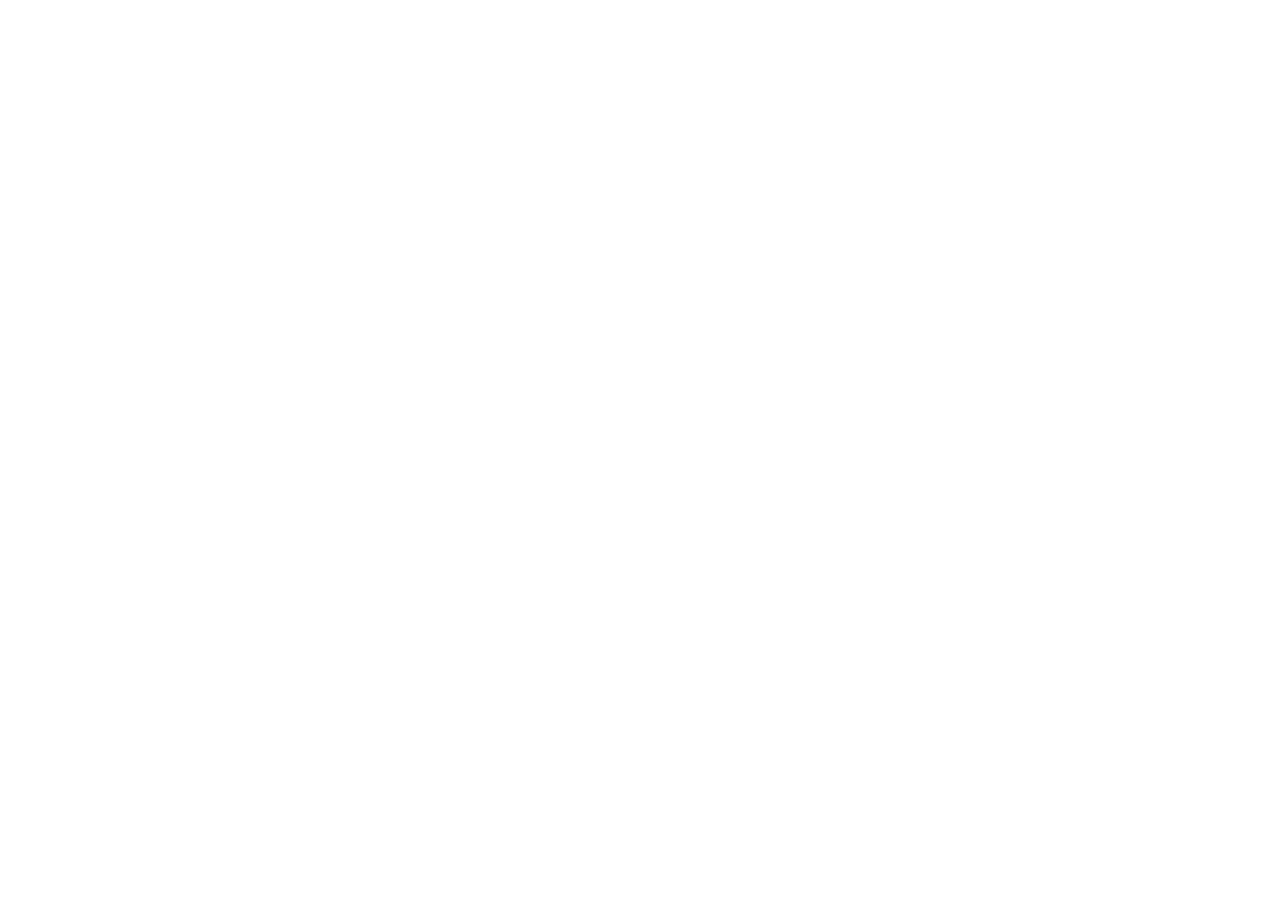
==== index.html @ 054850cc "init the project" ====
<!DOCTYPE html>
<html lang="en">
<head>
    <meta charset="UTF-8">
    <meta http-equiv="X-UA-Compatible" content="IE=edge">
    <meta name="viewport" content="width=device-width, initial-scale=1.0">
    <title>Document</title>
</head>
<body>
    
</body>
</html>
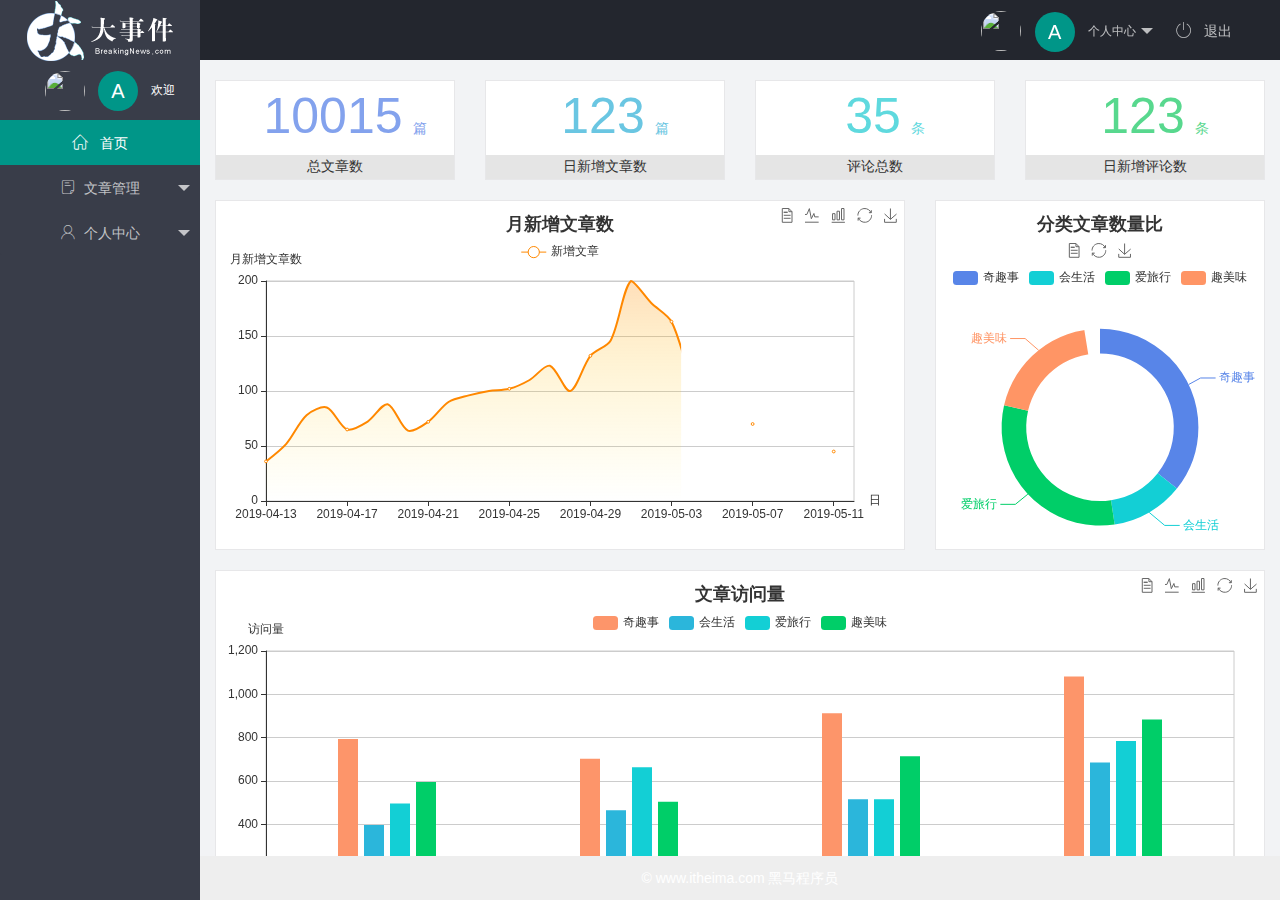
==== commit 379c5595: "完成了主页的开发功能" ====
--- a/index.html
+++ b/index.html
@@ -1,12 +1,109 @@
 <!DOCTYPE html>
-<html lang="en">
+<html>
+
 <head>
-    <meta charset="UTF-8">
-    <meta http-equiv="X-UA-Compatible" content="IE=edge">
-    <meta name="viewport" content="width=device-width, initial-scale=1.0">
-    <title>Document</title>
+    <meta charset="utf-8">
+    <meta name="viewport" content="width=device-width">
+    <title>后台主页</title>
+    <link rel="stylesheet" href="/assets/lib/layui/css/layui.css">
+    <link rel="stylesheet" href="/assets/fonts/iconfont.css">
+    <link rel="stylesheet" href="/assets/css/index.css">
 </head>
+
 <body>
-    
+    <div class="layui-layout layui-layout-admin">
+        <div class="layui-header">
+            <div class="layui-logo layui-hide-xs layui-bg-black">
+                <img src="./assets/images/logo.png" alt="">
+            </div>
+            <!-- 头部区域（可配合layui 已有的水平导航） -->
+            <!-- <ul class="layui-nav layui-layout-left">
+                移动端显示 
+                <li class="layui-nav-item layui-show-xs-inline-block layui-hide-sm" lay-header-event="menuLeft">
+                    <i class="layui-icon layui-icon-spread-left"></i>
+                </li>
+
+                <li class="layui-nav-item">
+                    <dl class="layui-nav-child">
+                        <dd><a href="">menu 11</a></dd>
+                        <dd><a href="">menu 22</a></dd>
+                        <dd><a href="">menu 33</a></dd>
+                    </dl>
+                </li>
+            </ul> -->
+            <ul class="layui-nav layui-layout-right">
+                <li class="layui-nav-item layui-hide layui-show-md-inline-block">
+                    <a href="javascript:;" class="userinfo">
+                        <img src="//tva1.sinaimg.cn/crop.0.0.118.118.180/5db11ff4gw1e77d3nqrv8j203b03cweg.jpg"
+                            class="layui-nav-img">
+                        <span class="text-avatar">A</span>
+                        个人中心
+                    </a>
+                    <dl class="layui-nav-child">
+                        <dd><a href="">基本资料</a></dd>
+                        <dd><a href="">更换头像</a></dd>
+                        <dd><a href="">重置密码</a></dd>
+                    </dl>
+                </li>
+                <li class="layui-nav-item" lay-unselect>
+                    <a href="javascript:;" id="btnLoginOut">
+                        <span class="iconfont icon-tuichu"></span>
+                        退出
+                    </a>
+                </li>
+            </ul>
+        </div>
+
+        <div class="layui-side layui-bg-black">
+            <div class="layui-side-scroll">
+                <div class="userinfo">
+                    <img src="//tva1.sinaimg.cn/crop.0.0.118.118.180/5db11ff4gw1e77d3nqrv8j203b03cweg.jpg"
+                        class="layui-nav-img">
+                    <span class="text-avatar">A</span>
+                    <span id="welcome">欢迎</span>
+                    </div=>
+                    <!-- 左侧导航区域（可配合layui已有的垂直导航） -->
+                    <ul class="layui-nav layui-nav-tree" lay-filter="test" lay-shrink="all">
+                        <li class="layui-nav-item layui-this">
+                            <a href="/home/dashboard.html" target="fm">
+                                <span class="iconfont icon-home">
+                                </span>首页
+                            </a>
+                        </li>
+                        <li class="layui-nav-item">
+                            <a class="" href="javascript:;"><span class="iconfont icon-16"></span>文章管理</a>
+                            <dl class="layui-nav-child">
+                                <dd><a href="javascript:;"><i class="layui-icon layui-icon-app"></i>文章类别</a></dd>
+                                <dd><a href="javascript:;"><i class="layui-icon layui-icon-app"></i>文章列表</a></dd>
+                                <dd><a href="javascript:;"><i class="layui-icon layui-icon-app"></i>发布文章</a></dd>
+                            </dl>
+                        </li>
+                        <li class="layui-nav-item">
+                            <a href="javascript:;"><span class="iconfont icon-user"></span>个人中心</a>
+                            <dl class="layui-nav-child">
+                                <dd><a href="javascript:;"><i class="layui-icon layui-icon-app"></i>基本资料</a></dd>
+                                <dd><a href="javascript:;"><i class="layui-icon layui-icon-app"></i>更换头像</a></dd>
+                                <dd><a href="javascript:;"><i class="layui-icon layui-icon-app"></i>重置密码</a></dd>
+                            </dl>
+                        </li>
+                    </ul>
+                </div>
+            </div>
+
+            <div class="layui-body">
+                <!-- 内容主体区域 -->
+                <iframe src="/home/dashboard.html" frameborder="0" name="fm"></iframe>
+            </div>
+
+            <div class="layui-footer">
+                <!-- 底部固定区域 -->
+                &copy; www.itheima.com 黑马程序员
+            </div>
+        </div>
+        <script src="/assets/lib/layui/layui.all.js"></script>
+        <script src="/assets/lib/jquery.js"></script>
+        <script src="/assets/js/baseAPI.js"></script>
+        <script src="/assets/js/index.js"></script>
 </body>
+
 </html>--- a/assets/lib/layui/css/layui.css
+++ b/assets/lib/layui/css/layui.css
@@ -0,0 +1,2 @@
+/** layui-v2.5.5 MIT License By https://www.layui.com */
+ .layui-inline,img{display:inline-block;vertical-align:middle}h1,h2,h3,h4,h5,h6{font-weight:400}.layui-edge,.layui-header,.layui-inline,.layui-main{position:relative}.layui-body,.layui-edge,.layui-elip{overflow:hidden}.layui-btn,.layui-edge,.layui-inline,img{vertical-align:middle}.layui-btn,.layui-disabled,.layui-icon,.layui-unselect{-moz-user-select:none;-webkit-user-select:none;-ms-user-select:none}.layui-elip,.layui-form-checkbox span,.layui-form-pane .layui-form-label{text-overflow:ellipsis;white-space:nowrap}.layui-breadcrumb,.layui-tree-btnGroup{visibility:hidden}blockquote,body,button,dd,div,dl,dt,form,h1,h2,h3,h4,h5,h6,input,li,ol,p,pre,td,textarea,th,ul{margin:0;padding:0;-webkit-tap-highlight-color:rgba(0,0,0,0)}a:active,a:hover{outline:0}img{border:none}li{list-style:none}table{border-collapse:collapse;border-spacing:0}h4,h5,h6{font-size:100%}button,input,optgroup,option,select,textarea{font-family:inherit;font-size:inherit;font-style:inherit;font-weight:inherit;outline:0}pre{white-space:pre-wrap;white-space:-moz-pre-wrap;white-space:-pre-wrap;white-space:-o-pre-wrap;word-wrap:break-word}body{line-height:24px;font:14px Helvetica Neue,Helvetica,PingFang SC,Tahoma,Arial,sans-serif}hr{height:1px;margin:10px 0;border:0;clear:both}a{color:#333;text-decoration:none}a:hover{color:#777}a cite{font-style:normal;*cursor:pointer}.layui-border-box,.layui-border-box *{box-sizing:border-box}.layui-box,.layui-box *{box-sizing:content-box}.layui-clear{clear:both;*zoom:1}.layui-clear:after{content:'\20';clear:both;*zoom:1;display:block;height:0}.layui-inline{*display:inline;*zoom:1}.layui-edge{display:inline-block;width:0;height:0;border-width:6px;border-style:dashed;border-color:transparent}.layui-edge-top{top:-4px;border-bottom-color:#999;border-bottom-style:solid}.layui-edge-right{border-left-color:#999;border-left-style:solid}.layui-edge-bottom{top:2px;border-top-color:#999;border-top-style:solid}.layui-edge-left{border-right-color:#999;border-right-style:solid}.layui-disabled,.layui-disabled:hover{color:#d2d2d2!important;cursor:not-allowed!important}.layui-circle{border-radius:100%}.layui-show{display:block!important}.layui-hide{display:none!important}@font-face{font-family:layui-icon;src:url(../font/iconfont.eot?v=250);src:url(../font/iconfont.eot?v=250#iefix) format('embedded-opentype'),url(../font/iconfont.woff2?v=250) format('woff2'),url(../font/iconfont.woff?v=250) format('woff'),url(../font/iconfont.ttf?v=250) format('truetype'),url(../font/iconfont.svg?v=250#layui-icon) format('svg')}.layui-icon{font-family:layui-icon!important;font-size:16px;font-style:normal;-webkit-font-smoothing:antialiased;-moz-osx-font-smoothing:grayscale}.layui-icon-reply-fill:before{content:"\e611"}.layui-icon-set-fill:before{content:"\e614"}.layui-icon-menu-fill:before{content:"\e60f"}.layui-icon-search:before{content:"\e615"}.layui-icon-share:before{content:"\e641"}.layui-icon-set-sm:before{content:"\e620"}.layui-icon-engine:before{content:"\e628"}.layui-icon-close:before{content:"\1006"}.layui-icon-close-fill:before{content:"\1007"}.layui-icon-chart-screen:before{content:"\e629"}.layui-icon-star:before{content:"\e600"}.layui-icon-circle-dot:before{content:"\e617"}.layui-icon-chat:before{content:"\e606"}.layui-icon-release:before{content:"\e609"}.layui-icon-list:before{content:"\e60a"}.layui-icon-chart:before{content:"\e62c"}.layui-icon-ok-circle:before{content:"\1005"}.layui-icon-layim-theme:before{content:"\e61b"}.layui-icon-table:before{content:"\e62d"}.layui-icon-right:before{content:"\e602"}.layui-icon-left:before{content:"\e603"}.layui-icon-cart-simple:before{content:"\e698"}.layui-icon-face-cry:before{content:"\e69c"}.layui-icon-face-smile:before{content:"\e6af"}.layui-icon-survey:before{content:"\e6b2"}.layui-icon-tree:before{content:"\e62e"}.layui-icon-upload-circle:before{content:"\e62f"}.layui-icon-add-circle:before{content:"\e61f"}.layui-icon-download-circle:before{content:"\e601"}.layui-icon-templeate-1:before{content:"\e630"}.layui-icon-util:before{content:"\e631"}.layui-icon-face-surprised:before{content:"\e664"}.layui-icon-edit:before{content:"\e642"}.layui-icon-speaker:before{content:"\e645"}.layui-icon-down:before{content:"\e61a"}.layui-icon-file:before{content:"\e621"}.layui-icon-layouts:before{content:"\e632"}.layui-icon-rate-half:before{content:"\e6c9"}.layui-icon-add-circle-fine:before{content:"\e608"}.layui-icon-prev-circle:before{content:"\e633"}.layui-icon-read:before{content:"\e705"}.layui-icon-404:before{content:"\e61c"}.layui-icon-carousel:before{content:"\e634"}.layui-icon-help:before{content:"\e607"}.layui-icon-code-circle:before{content:"\e635"}.layui-icon-water:before{content:"\e636"}.layui-icon-username:before{content:"\e66f"}.layui-icon-find-fill:before{content:"\e670"}.layui-icon-about:before{content:"\e60b"}.layui-icon-location:before{content:"\e715"}.layui-icon-up:before{content:"\e619"}.layui-icon-pause:before{content:"\e651"}.layui-icon-date:before{content:"\e637"}.layui-icon-layim-uploadfile:before{content:"\e61d"}.layui-icon-delete:before{content:"\e640"}.layui-icon-play:before{content:"\e652"}.layui-icon-top:before{content:"\e604"}.layui-icon-friends:before{content:"\e612"}.layui-icon-refresh-3:before{content:"\e9aa"}.layui-icon-ok:before{content:"\e605"}.layui-icon-layer:before{content:"\e638"}.layui-icon-face-smile-fine:before{content:"\e60c"}.layui-icon-dollar:before{content:"\e659"}.layui-icon-group:before{content:"\e613"}.layui-icon-layim-download:before{content:"\e61e"}.layui-icon-picture-fine:before{content:"\e60d"}.layui-icon-link:before{content:"\e64c"}.layui-icon-diamond:before{content:"\e735"}.layui-icon-log:before{content:"\e60e"}.layui-icon-rate-solid:before{content:"\e67a"}.layui-icon-fonts-del:before{content:"\e64f"}.layui-icon-unlink:before{content:"\e64d"}.layui-icon-fonts-clear:before{content:"\e639"}.layui-icon-triangle-r:before{content:"\e623"}.layui-icon-circle:before{content:"\e63f"}.layui-icon-radio:before{content:"\e643"}.layui-icon-align-center:before{content:"\e647"}.layui-icon-align-right:before{content:"\e648"}.layui-icon-align-left:before{content:"\e649"}.layui-icon-loading-1:before{content:"\e63e"}.layui-icon-return:before{content:"\e65c"}.layui-icon-fonts-strong:before{content:"\e62b"}.layui-icon-upload:before{content:"\e67c"}.layui-icon-dialogue:before{content:"\e63a"}.layui-icon-video:before{content:"\e6ed"}.layui-icon-headset:before{content:"\e6fc"}.layui-icon-cellphone-fine:before{content:"\e63b"}.layui-icon-add-1:before{content:"\e654"}.layui-icon-face-smile-b:before{content:"\e650"}.layui-icon-fonts-html:before{content:"\e64b"}.layui-icon-form:before{content:"\e63c"}.layui-icon-cart:before{content:"\e657"}.layui-icon-camera-fill:before{content:"\e65d"}.layui-icon-tabs:before{content:"\e62a"}.layui-icon-fonts-code:before{content:"\e64e"}.layui-icon-fire:before{content:"\e756"}.layui-icon-set:before{content:"\e716"}.layui-icon-fonts-u:before{content:"\e646"}.layui-icon-triangle-d:before{content:"\e625"}.layui-icon-tips:before{content:"\e702"}.layui-icon-picture:before{content:"\e64a"}.layui-icon-more-vertical:before{content:"\e671"}.layui-icon-flag:before{content:"\e66c"}.layui-icon-loading:before{content:"\e63d"}.layui-icon-fonts-i:before{content:"\e644"}.layui-icon-refresh-1:before{content:"\e666"}.layui-icon-rmb:before{content:"\e65e"}.layui-icon-home:before{content:"\e68e"}.layui-icon-user:before{content:"\e770"}.layui-icon-notice:before{content:"\e667"}.layui-icon-login-weibo:before{content:"\e675"}.layui-icon-voice:before{content:"\e688"}.layui-icon-upload-drag:before{content:"\e681"}.layui-icon-login-qq:before{content:"\e676"}.layui-icon-snowflake:before{content:"\e6b1"}.layui-icon-file-b:before{content:"\e655"}.layui-icon-template:before{content:"\e663"}.layui-icon-auz:before{content:"\e672"}.layui-icon-console:before{content:"\e665"}.layui-icon-app:before{content:"\e653"}.layui-icon-prev:before{content:"\e65a"}.layui-icon-website:before{content:"\e7ae"}.layui-icon-next:before{content:"\e65b"}.layui-icon-component:before{content:"\e857"}.layui-icon-more:before{content:"\e65f"}.layui-icon-login-wechat:before{content:"\e677"}.layui-icon-shrink-right:before{content:"\e668"}.layui-icon-spread-left:before{content:"\e66b"}.layui-icon-camera:before{content:"\e660"}.layui-icon-note:before{content:"\e66e"}.layui-icon-refresh:before{content:"\e669"}.layui-icon-female:before{content:"\e661"}.layui-icon-male:before{content:"\e662"}.layui-icon-password:before{content:"\e673"}.layui-icon-senior:before{content:"\e674"}.layui-icon-theme:before{content:"\e66a"}.layui-icon-tread:before{content:"\e6c5"}.layui-icon-praise:before{content:"\e6c6"}.layui-icon-star-fill:before{content:"\e658"}.layui-icon-rate:before{content:"\e67b"}.layui-icon-template-1:before{content:"\e656"}.layui-icon-vercode:before{content:"\e679"}.layui-icon-cellphone:before{content:"\e678"}.layui-icon-screen-full:before{content:"\e622"}.layui-icon-screen-restore:before{content:"\e758"}.layui-icon-cols:before{content:"\e610"}.layui-icon-export:before{content:"\e67d"}.layui-icon-print:before{content:"\e66d"}.layui-icon-slider:before{content:"\e714"}.layui-icon-addition:before{content:"\e624"}.layui-icon-subtraction:before{content:"\e67e"}.layui-icon-service:before{content:"\e626"}.layui-icon-transfer:before{content:"\e691"}.layui-main{width:1140px;margin:0 auto}.layui-header{z-index:1000;height:60px}.layui-header a:hover{transition:all .5s;-webkit-transition:all .5s}.layui-side{position:fixed;left:0;top:0;bottom:0;z-index:999;width:200px;overflow-x:hidden}.layui-side-scroll{position:relative;width:220px;height:100%;overflow-x:hidden}.layui-body{position:absolute;left:200px;right:0;top:0;bottom:0;z-index:998;width:auto;overflow-y:auto;box-sizing:border-box}.layui-layout-body{overflow:hidden}.layui-layout-admin .layui-header{background-color:#23262E}.layui-layout-admin .layui-side{top:60px;width:200px;overflow-x:hidden}.layui-layout-admin .layui-body{position:fixed;top:60px;bottom:44px}.layui-layout-admin .layui-main{width:auto;margin:0 15px}.layui-layout-admin .layui-footer{position:fixed;left:200px;right:0;bottom:0;height:44px;line-height:44px;padding:0 15px;background-color:#eee}.layui-layout-admin .layui-logo{position:absolute;left:0;top:0;width:200px;height:100%;line-height:60px;text-align:center;color:#009688;font-size:16px}.layui-layout-admin .layui-header .layui-nav{background:0 0}.layui-layout-left{position:absolute!important;left:200px;top:0}.layui-layout-right{position:absolute!important;right:0;top:0}.layui-container{position:relative;margin:0 auto;padding:0 15px;box-sizing:border-box}.layui-fluid{position:relative;margin:0 auto;padding:0 15px}.layui-row:after,.layui-row:before{content:'';display:block;clear:both}.layui-col-lg1,.layui-col-lg10,.layui-col-lg11,.layui-col-lg12,.layui-col-lg2,.layui-col-lg3,.layui-col-lg4,.layui-col-lg5,.layui-col-lg6,.layui-col-lg7,.layui-col-lg8,.layui-col-lg9,.layui-col-md1,.layui-col-md10,.layui-col-md11,.layui-col-md12,.layui-col-md2,.layui-col-md3,.layui-col-md4,.layui-col-md5,.layui-col-md6,.layui-col-md7,.layui-col-md8,.layui-col-md9,.layui-col-sm1,.layui-col-sm10,.layui-col-sm11,.layui-col-sm12,.layui-col-sm2,.layui-col-sm3,.layui-col-sm4,.layui-col-sm5,.layui-col-sm6,.layui-col-sm7,.layui-col-sm8,.layui-col-sm9,.layui-col-xs1,.layui-col-xs10,.layui-col-xs11,.layui-col-xs12,.layui-col-xs2,.layui-col-xs3,.layui-col-xs4,.layui-col-xs5,.layui-col-xs6,.layui-col-xs7,.layui-col-xs8,.layui-col-xs9{position:relative;display:block;box-sizing:border-box}.layui-col-xs1,.layui-col-xs10,.layui-col-xs11,.layui-col-xs12,.layui-col-xs2,.layui-col-xs3,.layui-col-xs4,.layui-col-xs5,.layui-col-xs6,.layui-col-xs7,.layui-col-xs8,.layui-col-xs9{float:left}.layui-col-xs1{width:8.33333333%}.layui-col-xs2{width:16.66666667%}.layui-col-xs3{width:25%}.layui-col-xs4{width:33.33333333%}.layui-col-xs5{width:41.66666667%}.layui-col-xs6{width:50%}.layui-col-xs7{width:58.33333333%}.layui-col-xs8{width:66.66666667%}.layui-col-xs9{width:75%}.layui-col-xs10{width:83.33333333%}.layui-col-xs11{width:91.66666667%}.layui-col-xs12{width:100%}.layui-col-xs-offset1{margin-left:8.33333333%}.layui-col-xs-offset2{margin-left:16.66666667%}.layui-col-xs-offset3{margin-left:25%}.layui-col-xs-offset4{margin-left:33.33333333%}.layui-col-xs-offset5{margin-left:41.66666667%}.layui-col-xs-offset6{margin-left:50%}.layui-col-xs-offset7{margin-left:58.33333333%}.layui-col-xs-offset8{margin-left:66.66666667%}.layui-col-xs-offset9{margin-left:75%}.layui-col-xs-offset10{margin-left:83.33333333%}.layui-col-xs-offset11{margin-left:91.66666667%}.layui-col-xs-offset12{margin-left:100%}@media screen and (max-width:768px){.layui-hide-xs{display:none!important}.layui-show-xs-block{display:block!important}.layui-show-xs-inline{display:inline!important}.layui-show-xs-inline-block{display:inline-block!important}}@media screen and (min-width:768px){.layui-container{width:750px}.layui-hide-sm{display:none!important}.layui-show-sm-block{display:block!important}.layui-show-sm-inline{display:inline!important}.layui-show-sm-inline-block{display:inline-block!important}.layui-col-sm1,.layui-col-sm10,.layui-col-sm11,.layui-col-sm12,.layui-col-sm2,.layui-col-sm3,.layui-col-sm4,.layui-col-sm5,.layui-col-sm6,.layui-col-sm7,.layui-col-sm8,.layui-col-sm9{float:left}.layui-col-sm1{width:8.33333333%}.layui-col-sm2{width:16.66666667%}.layui-col-sm3{width:25%}.layui-col-sm4{width:33.33333333%}.layui-col-sm5{width:41.66666667%}.layui-col-sm6{width:50%}.layui-col-sm7{width:58.33333333%}.layui-col-sm8{width:66.66666667%}.layui-col-sm9{width:75%}.layui-col-sm10{width:83.33333333%}.layui-col-sm11{width:91.66666667%}.layui-col-sm12{width:100%}.layui-col-sm-offset1{margin-left:8.33333333%}.layui-col-sm-offset2{margin-left:16.66666667%}.layui-col-sm-offset3{margin-left:25%}.layui-col-sm-offset4{margin-left:33.33333333%}.layui-col-sm-offset5{margin-left:41.66666667%}.layui-col-sm-offset6{margin-left:50%}.layui-col-sm-offset7{margin-left:58.33333333%}.layui-col-sm-offset8{margin-left:66.66666667%}.layui-col-sm-offset9{margin-left:75%}.layui-col-sm-offset10{margin-left:83.33333333%}.layui-col-sm-offset11{margin-left:91.66666667%}.layui-col-sm-offset12{margin-left:100%}}@media screen and (min-width:992px){.layui-container{width:970px}.layui-hide-md{display:none!important}.layui-show-md-block{display:block!important}.layui-show-md-inline{display:inline!important}.layui-show-md-inline-block{display:inline-block!important}.layui-col-md1,.layui-col-md10,.layui-col-md11,.layui-col-md12,.layui-col-md2,.layui-col-md3,.layui-col-md4,.layui-col-md5,.layui-col-md6,.layui-col-md7,.layui-col-md8,.layui-col-md9{float:left}.layui-col-md1{width:8.33333333%}.layui-col-md2{width:16.66666667%}.layui-col-md3{width:25%}.layui-col-md4{width:33.33333333%}.layui-col-md5{width:41.66666667%}.layui-col-md6{width:50%}.layui-col-md7{width:58.33333333%}.layui-col-md8{width:66.66666667%}.layui-col-md9{width:75%}.layui-col-md10{width:83.33333333%}.layui-col-md11{width:91.66666667%}.layui-col-md12{width:100%}.layui-col-md-offset1{margin-left:8.33333333%}.layui-col-md-offset2{margin-left:16.66666667%}.layui-col-md-offset3{margin-left:25%}.layui-col-md-offset4{margin-left:33.33333333%}.layui-col-md-offset5{margin-left:41.66666667%}.layui-col-md-offset6{margin-left:50%}.layui-col-md-offset7{margin-left:58.33333333%}.layui-col-md-offset8{margin-left:66.66666667%}.layui-col-md-offset9{margin-left:75%}.layui-col-md-offset10{margin-left:83.33333333%}.layui-col-md-offset11{margin-left:91.66666667%}.layui-col-md-offset12{margin-left:100%}}@media screen and (min-width:1200px){.layui-container{width:1170px}.layui-hide-lg{display:none!important}.layui-show-lg-block{display:block!important}.layui-show-lg-inline{display:inline!important}.layui-show-lg-inline-block{display:inline-block!important}.layui-col-lg1,.layui-col-lg10,.layui-col-lg11,.layui-col-lg12,.layui-col-lg2,.layui-col-lg3,.layui-col-lg4,.layui-col-lg5,.layui-col-lg6,.layui-col-lg7,.layui-col-lg8,.layui-col-lg9{float:left}.layui-col-lg1{width:8.33333333%}.layui-col-lg2{width:16.66666667%}.layui-col-lg3{width:25%}.layui-col-lg4{width:33.33333333%}.layui-col-lg5{width:41.66666667%}.layui-col-lg6{width:50%}.layui-col-lg7{width:58.33333333%}.layui-col-lg8{width:66.66666667%}.layui-col-lg9{width:75%}.layui-col-lg10{width:83.33333333%}.layui-col-lg11{width:91.66666667%}.layui-col-lg12{width:100%}.layui-col-lg-offset1{margin-left:8.33333333%}.layui-col-lg-offset2{margin-left:16.66666667%}.layui-col-lg-offset3{margin-left:25%}.layui-col-lg-offset4{margin-left:33.33333333%}.layui-col-lg-offset5{margin-left:41.66666667%}.layui-col-lg-offset6{margin-left:50%}.layui-col-lg-offset7{margin-left:58.33333333%}.layui-col-lg-offset8{margin-left:66.66666667%}.layui-col-lg-offset9{margin-left:75%}.layui-col-lg-offset10{margin-left:83.33333333%}.layui-col-lg-offset11{margin-left:91.66666667%}.layui-col-lg-offset12{margin-left:100%}}.layui-col-space1{margin:-.5px}.layui-col-space1>*{padding:.5px}.layui-col-space3{margin:-1.5px}.layui-col-space3>*{padding:1.5px}.layui-col-space5{margin:-2.5px}.layui-col-space5>*{padding:2.5px}.layui-col-space8{margin:-3.5px}.layui-col-space8>*{padding:3.5px}.layui-col-space10{margin:-5px}.layui-col-space10>*{padding:5px}.layui-col-space12{margin:-6px}.layui-col-space12>*{padding:6px}.layui-col-space15{margin:-7.5px}.layui-col-space15>*{padding:7.5px}.layui-col-space18{margin:-9px}.layui-col-space18>*{padding:9px}.layui-col-space20{margin:-10px}.layui-col-space20>*{padding:10px}.layui-col-space22{margin:-11px}.layui-col-space22>*{padding:11px}.layui-col-space25{margin:-12.5px}.layui-col-space25>*{padding:12.5px}.layui-col-space30{margin:-15px}.layui-col-space30>*{padding:15px}.layui-btn,.layui-input,.layui-select,.layui-textarea,.layui-upload-button{outline:0;-webkit-appearance:none;transition:all .3s;-webkit-transition:all .3s;box-sizing:border-box}.layui-elem-quote{margin-bottom:10px;padding:15px;line-height:22px;border-left:5px solid #009688;border-radius:0 2px 2px 0;background-color:#f2f2f2}.layui-quote-nm{border-style:solid;border-width:1px 1px 1px 5px;background:0 0}.layui-elem-field{margin-bottom:10px;padding:0;border-width:1px;border-style:solid}.layui-elem-field legend{margin-left:20px;padding:0 10px;font-size:20px;font-weight:300}.layui-field-title{margin:10px 0 20px;border-width:1px 0 0}.layui-field-box{padding:10px 15px}.layui-field-title .layui-field-box{padding:10px 0}.layui-progress{position:relative;height:6px;border-radius:20px;background-color:#e2e2e2}.layui-progress-bar{position:absolute;left:0;top:0;width:0;max-width:100%;height:6px;border-radius:20px;text-align:right;background-color:#5FB878;transition:all .3s;-webkit-transition:all .3s}.layui-progress-big,.layui-progress-big .layui-progress-bar{height:18px;line-height:18px}.layui-progress-text{position:relative;top:-20px;line-height:18px;font-size:12px;color:#666}.layui-progress-big .layui-progress-text{position:static;padding:0 10px;color:#fff}.layui-collapse{border-width:1px;border-style:solid;border-radius:2px}.layui-colla-content,.layui-colla-item{border-top-width:1px;border-top-style:solid}.layui-colla-item:first-child{border-top:none}.layui-colla-title{position:relative;height:42px;line-height:42px;padding:0 15px 0 35px;color:#333;background-color:#f2f2f2;cursor:pointer;font-size:14px;overflow:hidden}.layui-colla-content{display:none;padding:10px 15px;line-height:22px;color:#666}.layui-colla-icon{position:absolute;left:15px;top:0;font-size:14px}.layui-card{margin-bottom:15px;border-radius:2px;background-color:#fff;box-shadow:0 1px 2px 0 rgba(0,0,0,.05)}.layui-card:last-child{margin-bottom:0}.layui-card-header{position:relative;height:42px;line-height:42px;padding:0 15px;border-bottom:1px solid #f6f6f6;color:#333;border-radius:2px 2px 0 0;font-size:14px}.layui-bg-black,.layui-bg-blue,.layui-bg-cyan,.layui-bg-green,.layui-bg-orange,.layui-bg-red{color:#fff!important}.layui-card-body{position:relative;padding:10px 15px;line-height:24px}.layui-card-body[pad15]{padding:15px}.layui-card-body[pad20]{padding:20px}.layui-card-body .layui-table{margin:5px 0}.layui-card .layui-tab{margin:0}.layui-panel-window{position:relative;padding:15px;border-radius:0;border-top:5px solid #E6E6E6;background-color:#fff}.layui-auxiliar-moving{position:fixed;left:0;right:0;top:0;bottom:0;width:100%;height:100%;background:0 0;z-index:9999999999}.layui-form-label,.layui-form-mid,.layui-form-select,.layui-input-block,.layui-input-inline,.layui-textarea{position:relative}.layui-bg-red{background-color:#FF5722!important}.layui-bg-orange{background-color:#FFB800!important}.layui-bg-green{background-color:#009688!important}.layui-bg-cyan{background-color:#2F4056!important}.layui-bg-blue{background-color:#1E9FFF!important}.layui-bg-black{background-color:#393D49!important}.layui-bg-gray{background-color:#eee!important;color:#666!important}.layui-badge-rim,.layui-colla-content,.layui-colla-item,.layui-collapse,.layui-elem-field,.layui-form-pane .layui-form-item[pane],.layui-form-pane .layui-form-label,.layui-input,.layui-layedit,.layui-layedit-tool,.layui-quote-nm,.layui-select,.layui-tab-bar,.layui-tab-card,.layui-tab-title,.layui-tab-title .layui-this:after,.layui-textarea{border-color:#e6e6e6}.layui-timeline-item:before,hr{background-color:#e6e6e6}.layui-text{line-height:22px;font-size:14px;color:#666}.layui-text h1,.layui-text h2,.layui-text h3{font-weight:500;color:#333}.layui-text h1{font-size:30px}.layui-text h2{font-size:24px}.layui-text h3{font-size:18px}.layui-text a:not(.layui-btn){color:#01AAED}.layui-text a:not(.layui-btn):hover{text-decoration:underline}.layui-text ul{padding:5px 0 5px 15px}.layui-text ul li{margin-top:5px;list-style-type:disc}.layui-text em,.layui-word-aux{color:#999!important;padding:0 5px!important}.layui-btn{display:inline-block;height:38px;line-height:38px;padding:0 18px;background-color:#009688;color:#fff;white-space:nowrap;text-align:center;font-size:14px;border:none;border-radius:2px;cursor:pointer}.layui-btn:hover{opacity:.8;filter:alpha(opacity=80);color:#fff}.layui-btn:active{opacity:1;filter:alpha(opacity=100)}.layui-btn+.layui-btn{margin-left:10px}.layui-btn-container{font-size:0}.layui-btn-container .layui-btn{margin-right:10px;margin-bottom:10px}.layui-btn-container .layui-btn+.layui-btn{margin-left:0}.layui-table .layui-btn-container .layui-btn{margin-bottom:9px}.layui-btn-radius{border-radius:100px}.layui-btn .layui-icon{margin-right:3px;font-size:18px;vertical-align:bottom;vertical-align:middle\9}.layui-btn-primary{border:1px solid #C9C9C9;background-color:#fff;color:#555}.layui-btn-primary:hover{border-color:#009688;color:#333}.layui-btn-normal{background-color:#1E9FFF}.layui-btn-warm{background-color:#FFB800}.layui-btn-danger{background-color:#FF5722}.layui-btn-checked{background-color:#5FB878}.layui-btn-disabled,.layui-btn-disabled:active,.layui-btn-disabled:hover{border:1px solid #e6e6e6;background-color:#FBFBFB;color:#C9C9C9;cursor:not-allowed;opacity:1}.layui-btn-lg{height:44px;line-height:44px;padding:0 25px;font-size:16px}.layui-btn-sm{height:30px;line-height:30px;padding:0 10px;font-size:12px}.layui-btn-sm i{font-size:16px!important}.layui-btn-xs{height:22px;line-height:22px;padding:0 5px;font-size:12px}.layui-btn-xs i{font-size:14px!important}.layui-btn-group{display:inline-block;vertical-align:middle;font-size:0}.layui-btn-group .layui-btn{margin-left:0!important;margin-right:0!important;border-left:1px solid rgba(255,255,255,.5);border-radius:0}.layui-btn-group .layui-btn-primary{border-left:none}.layui-btn-group .layui-btn-primary:hover{border-color:#C9C9C9;color:#009688}.layui-btn-group .layui-btn:first-child{border-left:none;border-radius:2px 0 0 2px}.layui-btn-group .layui-btn-primary:first-child{border-left:1px solid #c9c9c9}.layui-btn-group .layui-btn:last-child{border-radius:0 2px 2px 0}.layui-btn-group .layui-btn+.layui-btn{margin-left:0}.layui-btn-group+.layui-btn-group{margin-left:10px}.layui-btn-fluid{width:100%}.layui-input,.layui-select,.layui-textarea{height:38px;line-height:1.3;line-height:38px\9;border-width:1px;border-style:solid;background-color:#fff;border-radius:2px}.layui-input::-webkit-input-placeholder,.layui-select::-webkit-input-placeholder,.layui-textarea::-webkit-input-placeholder{line-height:1.3}.layui-input,.layui-textarea{display:block;width:100%;padding-left:10px}.layui-input:hover,.layui-textarea:hover{border-color:#D2D2D2!important}.layui-input:focus,.layui-textarea:focus{border-color:#C9C9C9!important}.layui-textarea{min-height:100px;height:auto;line-height:20px;padding:6px 10px;resize:vertical}.layui-select{padding:0 10px}.layui-form input[type=checkbox],.layui-form input[type=radio],.layui-form select{display:none}.layui-form [lay-ignore]{display:initial}.layui-form-item{margin-bottom:15px;clear:both;*zoom:1}.layui-form-item:after{content:'\20';clear:both;*zoom:1;display:block;height:0}.layui-form-label{float:left;display:block;padding:9px 15px;width:80px;font-weight:400;line-height:20px;text-align:right}.layui-form-label-col{display:block;float:none;padding:9px 0;line-height:20px;text-align:left}.layui-form-item .layui-inline{margin-bottom:5px;margin-right:10px}.layui-input-block{margin-left:110px;min-height:36px}.layui-input-inline{display:inline-block;vertical-align:middle}.layui-form-item .layui-input-inline{float:left;width:190px;margin-right:10px}.layui-form-text .layui-input-inline{width:auto}.layui-form-mid{float:left;display:block;padding:9px 0!important;line-height:20px;margin-right:10px}.layui-form-danger+.layui-form-select .layui-input,.layui-form-danger:focus{border-color:#FF5722!important}.layui-form-select .layui-input{padding-right:30px;cursor:pointer}.layui-form-select .layui-edge{position:absolute;right:10px;top:50%;margin-top:-3px;cursor:pointer;border-width:6px;border-top-color:#c2c2c2;border-top-style:solid;transition:all .3s;-webkit-transition:all .3s}.layui-form-select dl{display:none;position:absolute;left:0;top:42px;padding:5px 0;z-index:899;min-width:100%;border:1px solid #d2d2d2;max-height:300px;overflow-y:auto;background-color:#fff;border-radius:2px;box-shadow:0 2px 4px rgba(0,0,0,.12);box-sizing:border-box}.layui-form-select dl dd,.layui-form-select dl dt{padding:0 10px;line-height:36px;white-space:nowrap;overflow:hidden;text-overflow:ellipsis}.layui-form-select dl dt{font-size:12px;color:#999}.layui-form-select dl dd{cursor:pointer}.layui-form-select dl dd:hover{background-color:#f2f2f2;-webkit-transition:.5s all;transition:.5s all}.layui-form-select .layui-select-group dd{padding-left:20px}.layui-form-select dl dd.layui-select-tips{padding-left:10px!important;color:#999}.layui-form-select dl dd.layui-this{background-color:#5FB878;color:#fff}.layui-form-checkbox,.layui-form-select dl dd.layui-disabled{background-color:#fff}.layui-form-selected dl{display:block}.layui-form-checkbox,.layui-form-checkbox *,.layui-form-switch{display:inline-block;vertical-align:middle}.layui-form-selected .layui-edge{margin-top:-9px;-webkit-transform:rotate(180deg);transform:rotate(180deg);margin-top:-3px\9}:root .layui-form-selected .layui-edge{margin-top:-9px\0/IE9}.layui-form-selectup dl{top:auto;bottom:42px}.layui-select-none{margin:5px 0;text-align:center;color:#999}.layui-select-disabled .layui-disabled{border-color:#eee!important}.layui-select-disabled .layui-edge{border-top-color:#d2d2d2}.layui-form-checkbox{position:relative;height:30px;line-height:30px;margin-right:10px;padding-right:30px;cursor:pointer;font-size:0;-webkit-transition:.1s linear;transition:.1s linear;box-sizing:border-box}.layui-form-checkbox span{padding:0 10px;height:100%;font-size:14px;border-radius:2px 0 0 2px;background-color:#d2d2d2;color:#fff;overflow:hidden}.layui-form-checkbox:hover span{background-color:#c2c2c2}.layui-form-checkbox i{position:absolute;right:0;top:0;width:30px;height:28px;border:1px solid #d2d2d2;border-left:none;border-radius:0 2px 2px 0;color:#fff;font-size:20px;text-align:center}.layui-form-checkbox:hover i{border-color:#c2c2c2;color:#c2c2c2}.layui-form-checked,.layui-form-checked:hover{border-color:#5FB878}.layui-form-checked span,.layui-form-checked:hover span{background-color:#5FB878}.layui-form-checked i,.layui-form-checked:hover i{color:#5FB878}.layui-form-item .layui-form-checkbox{margin-top:4px}.layui-form-checkbox[lay-skin=primary]{height:auto!important;line-height:normal!important;min-width:18px;min-height:18px;border:none!important;margin-right:0;padding-left:28px;padding-right:0;background:0 0}.layui-form-checkbox[lay-skin=primary] span{padding-left:0;padding-right:15px;line-height:18px;background:0 0;color:#666}.layui-form-checkbox[lay-skin=primary] i{right:auto;left:0;width:16px;height:16px;line-height:16px;border:1px solid #d2d2d2;font-size:12px;border-radius:2px;background-color:#fff;-webkit-transition:.1s linear;transition:.1s linear}.layui-form-checkbox[lay-skin=primary]:hover i{border-color:#5FB878;color:#fff}.layui-form-checked[lay-skin=primary] i{border-color:#5FB878!important;background-color:#5FB878;color:#fff}.layui-checkbox-disbaled[lay-skin=primary] span{background:0 0!important;color:#c2c2c2}.layui-checkbox-disbaled[lay-skin=primary]:hover i{border-color:#d2d2d2}.layui-form-item .layui-form-checkbox[lay-skin=primary]{margin-top:10px}.layui-form-switch{position:relative;height:22px;line-height:22px;min-width:35px;padding:0 5px;margin-top:8px;border:1px solid #d2d2d2;border-radius:20px;cursor:pointer;background-color:#fff;-webkit-transition:.1s linear;transition:.1s linear}.layui-form-switch i{position:absolute;left:5px;top:3px;width:16px;height:16px;border-radius:20px;background-color:#d2d2d2;-webkit-transition:.1s linear;transition:.1s linear}.layui-form-switch em{position:relative;top:0;width:25px;margin-left:21px;padding:0!important;text-align:center!important;color:#999!important;font-style:normal!important;font-size:12px}.layui-form-onswitch{border-color:#5FB878;background-color:#5FB878}.layui-checkbox-disbaled,.layui-checkbox-disbaled i{border-color:#e2e2e2!important}.layui-form-onswitch i{left:100%;margin-left:-21px;background-color:#fff}.layui-form-onswitch em{margin-left:5px;margin-right:21px;color:#fff!important}.layui-checkbox-disbaled span{background-color:#e2e2e2!important}.layui-checkbox-disbaled:hover i{color:#fff!important}[lay-radio]{display:none}.layui-form-radio,.layui-form-radio *{display:inline-block;vertical-align:middle}.layui-form-radio{line-height:28px;margin:6px 10px 0 0;padding-right:10px;cursor:pointer;font-size:0}.layui-form-radio *{font-size:14px}.layui-form-radio>i{margin-right:8px;font-size:22px;color:#c2c2c2}.layui-form-radio>i:hover,.layui-form-radioed>i{color:#5FB878}.layui-radio-disbaled>i{color:#e2e2e2!important}.layui-form-pane .layui-form-label{width:110px;padding:8px 15px;height:38px;line-height:20px;border-width:1px;border-style:solid;border-radius:2px 0 0 2px;text-align:center;background-color:#FBFBFB;overflow:hidden;box-sizing:border-box}.layui-form-pane .layui-input-inline{margin-left:-1px}.layui-form-pane .layui-input-block{margin-left:110px;left:-1px}.layui-form-pane .layui-input{border-radius:0 2px 2px 0}.layui-form-pane .layui-form-text .layui-form-label{float:none;width:100%;border-radius:2px;box-sizing:border-box;text-align:left}.layui-form-pane .layui-form-text .layui-input-inline{display:block;margin:0;top:-1px;clear:both}.layui-form-pane .layui-form-text .layui-input-block{margin:0;left:0;top:-1px}.layui-form-pane .layui-form-text .layui-textarea{min-height:100px;border-radius:0 0 2px 2px}.layui-form-pane .layui-form-checkbox{margin:4px 0 4px 10px}.layui-form-pane .layui-form-radio,.layui-form-pane .layui-form-switch{margin-top:6px;margin-left:10px}.layui-form-pane .layui-form-item[pane]{position:relative;border-width:1px;border-style:solid}.layui-form-pane .layui-form-item[pane] .layui-form-label{position:absolute;left:0;top:0;height:100%;border-width:0 1px 0 0}.layui-form-pane .layui-form-item[pane] .layui-input-inline{margin-left:110px}@media screen and (max-width:450px){.layui-form-item .layui-form-label{text-overflow:ellipsis;overflow:hidden;white-space:nowrap}.layui-form-item .layui-inline{display:block;margin-right:0;margin-bottom:20px;clear:both}.layui-form-item .layui-inline:after{content:'\20';clear:both;display:block;height:0}.layui-form-item .layui-input-inline{display:block;float:none;left:-3px;width:auto;margin:0 0 10px 112px}.layui-form-item .layui-input-inline+.layui-form-mid{margin-left:110px;top:-5px;padding:0}.layui-form-item .layui-form-checkbox{margin-right:5px;margin-bottom:5px}}.layui-layedit{border-width:1px;border-style:solid;border-radius:2px}.layui-layedit-tool{padding:3px 5px;border-bottom-width:1px;border-bottom-style:solid;font-size:0}.layedit-tool-fixed{position:fixed;top:0;border-top:1px solid #e2e2e2}.layui-layedit-tool .layedit-tool-mid,.layui-layedit-tool .layui-icon{display:inline-block;vertical-align:middle;text-align:center;font-size:14px}.layui-layedit-tool .layui-icon{position:relative;width:32px;height:30px;line-height:30px;margin:3px 5px;color:#777;cursor:pointer;border-radius:2px}.layui-layedit-tool .layui-icon:hover{color:#393D49}.layui-layedit-tool .layui-icon:active{color:#000}.layui-layedit-tool .layedit-tool-active{background-color:#e2e2e2;color:#000}.layui-layedit-tool .layui-disabled,.layui-layedit-tool .layui-disabled:hover{color:#d2d2d2;cursor:not-allowed}.layui-layedit-tool .layedit-tool-mid{width:1px;height:18px;margin:0 10px;background-color:#d2d2d2}.layedit-tool-html{width:50px!important;font-size:30px!important}.layedit-tool-b,.layedit-tool-code,.layedit-tool-help{font-size:16px!important}.layedit-tool-d,.layedit-tool-face,.layedit-tool-image,.layedit-tool-unlink{font-size:18px!important}.layedit-tool-image input{position:absolute;font-size:0;left:0;top:0;width:100%;height:100%;opacity:.01;filter:Alpha(opacity=1);cursor:pointer}.layui-layedit-iframe iframe{display:block;width:100%}#LAY_layedit_code{overflow:hidden}.layui-laypage{display:inline-block;*display:inline;*zoom:1;vertical-align:middle;margin:10px 0;font-size:0}.layui-laypage>a:first-child,.layui-laypage>a:first-child em{border-radius:2px 0 0 2px}.layui-laypage>a:last-child,.layui-laypage>a:last-child em{border-radius:0 2px 2px 0}.layui-laypage>:first-child{margin-left:0!important}.layui-laypage>:last-child{margin-right:0!important}.layui-laypage a,.layui-laypage button,.layui-laypage input,.layui-laypage select,.layui-laypage span{border:1px solid #e2e2e2}.layui-laypage a,.layui-laypage span{display:inline-block;*display:inline;*zoom:1;vertical-align:middle;padding:0 15px;height:28px;line-height:28px;margin:0 -1px 5px 0;background-color:#fff;color:#333;font-size:12px}.layui-flow-more a *,.layui-laypage input,.layui-table-view select[lay-ignore]{display:inline-block}.layui-laypage a:hover{color:#009688}.layui-laypage em{font-style:normal}.layui-laypage .layui-laypage-spr{color:#999;font-weight:700}.layui-laypage a{text-decoration:none}.layui-laypage .layui-laypage-curr{position:relative}.layui-laypage .layui-laypage-curr em{position:relative;color:#fff}.layui-laypage .layui-laypage-curr .layui-laypage-em{position:absolute;left:-1px;top:-1px;padding:1px;width:100%;height:100%;background-color:#009688}.layui-laypage-em{border-radius:2px}.layui-laypage-next em,.layui-laypage-prev em{font-family:Sim sun;font-size:16px}.layui-laypage .layui-laypage-count,.layui-laypage .layui-laypage-limits,.layui-laypage .layui-laypage-refresh,.layui-laypage .layui-laypage-skip{margin-left:10px;margin-right:10px;padding:0;border:none}.layui-laypage .layui-laypage-limits,.layui-laypage .layui-laypage-refresh{vertical-align:top}.layui-laypage .layui-laypage-refresh i{font-size:18px;cursor:pointer}.layui-laypage select{height:22px;padding:3px;border-radius:2px;cursor:pointer}.layui-laypage .layui-laypage-skip{height:30px;line-height:30px;color:#999}.layui-laypage button,.layui-laypage input{height:30px;line-height:30px;border-radius:2px;vertical-align:top;background-color:#fff;box-sizing:border-box}.layui-laypage input{width:40px;margin:0 10px;padding:0 3px;text-align:center}.layui-laypage input:focus,.layui-laypage select:focus{border-color:#009688!important}.layui-laypage button{margin-left:10px;padding:0 10px;cursor:pointer}.layui-table,.layui-table-view{margin:10px 0}.layui-flow-more{margin:10px 0;text-align:center;color:#999;font-size:14px}.layui-flow-more a{height:32px;line-height:32px}.layui-flow-more a *{vertical-align:top}.layui-flow-more a cite{padding:0 20px;border-radius:3px;background-color:#eee;color:#333;font-style:normal}.layui-flow-more a cite:hover{opacity:.8}.layui-flow-more a i{font-size:30px;color:#737383}.layui-table{width:100%;background-color:#fff;color:#666}.layui-table tr{transition:all .3s;-webkit-transition:all .3s}.layui-table th{text-align:left;font-weight:400}.layui-table tbody tr:hover,.layui-table thead tr,.layui-table-click,.layui-table-header,.layui-table-hover,.layui-table-mend,.layui-table-patch,.layui-table-tool,.layui-table-total,.layui-table-total tr,.layui-table[lay-even] tr:nth-child(even){background-color:#f2f2f2}.layui-table td,.layui-table th,.layui-table-col-set,.layui-table-fixed-r,.layui-table-grid-down,.layui-table-header,.layui-table-page,.layui-table-tips-main,.layui-table-tool,.layui-table-total,.layui-table-view,.layui-table[lay-skin=line],.layui-table[lay-skin=row]{border-width:1px;border-style:solid;border-color:#e6e6e6}.layui-table td,.layui-table th{position:relative;padding:9px 15px;min-height:20px;line-height:20px;font-size:14px}.layui-table[lay-skin=line] td,.layui-table[lay-skin=line] th{border-width:0 0 1px}.layui-table[lay-skin=row] td,.layui-table[lay-skin=row] th{border-width:0 1px 0 0}.layui-table[lay-skin=nob] td,.layui-table[lay-skin=nob] th{border:none}.layui-table img{max-width:100px}.layui-table[lay-size=lg] td,.layui-table[lay-size=lg] th{padding:15px 30px}.layui-table-view .layui-table[lay-size=lg] .layui-table-cell{height:40px;line-height:40px}.layui-table[lay-size=sm] td,.layui-table[lay-size=sm] th{font-size:12px;padding:5px 10px}.layui-table-view .layui-table[lay-size=sm] .layui-table-cell{height:20px;line-height:20px}.layui-table[lay-data]{display:none}.layui-table-box{position:relative;overflow:hidden}.layui-table-view .layui-table{position:relative;width:auto;margin:0}.layui-table-view .layui-table[lay-skin=line]{border-width:0 1px 0 0}.layui-table-view .layui-table[lay-skin=row]{border-width:0 0 1px}.layui-table-view .layui-table td,.layui-table-view .layui-table th{padding:5px 0;border-top:none;border-left:none}.layui-table-view .layui-table th.layui-unselect .layui-table-cell span{cursor:pointer}.layui-table-view .layui-table td{cursor:default}.layui-table-view .layui-table td[data-edit=text]{cursor:text}.layui-table-view .layui-form-checkbox[lay-skin=primary] i{width:18px;height:18px}.layui-table-view .layui-form-radio{line-height:0;padding:0}.layui-table-view .layui-form-radio>i{margin:0;font-size:20px}.layui-table-init{position:absolute;left:0;top:0;width:100%;height:100%;text-align:center;z-index:110}.layui-table-init .layui-icon{position:absolute;left:50%;top:50%;margin:-15px 0 0 -15px;font-size:30px;color:#c2c2c2}.layui-table-header{border-width:0 0 1px;overflow:hidden}.layui-table-header .layui-table{margin-bottom:-1px}.layui-table-tool .layui-inline[lay-event]{position:relative;width:26px;height:26px;padding:5px;line-height:16px;margin-right:10px;text-align:center;color:#333;border:1px solid #ccc;cursor:pointer;-webkit-transition:.5s all;transition:.5s all}.layui-table-tool .layui-inline[lay-event]:hover{border:1px solid #999}.layui-table-tool-temp{padding-right:120px}.layui-table-tool-self{position:absolute;right:17px;top:10px}.layui-table-tool .layui-table-tool-self .layui-inline[lay-event]{margin:0 0 0 10px}.layui-table-tool-panel{position:absolute;top:29px;left:-1px;padding:5px 0;min-width:150px;min-height:40px;border:1px solid #d2d2d2;text-align:left;overflow-y:auto;background-color:#fff;box-shadow:0 2px 4px rgba(0,0,0,.12)}.layui-table-cell,.layui-table-tool-panel li{overflow:hidden;text-overflow:ellipsis;white-space:nowrap}.layui-table-tool-panel li{padding:0 10px;line-height:30px;-webkit-transition:.5s all;transition:.5s all}.layui-table-tool-panel li .layui-form-checkbox[lay-skin=primary]{width:100%;padding-left:28px}.layui-table-tool-panel li:hover{background-color:#f2f2f2}.layui-table-tool-panel li .layui-form-checkbox[lay-skin=primary] i{position:absolute;left:0;top:0}.layui-table-tool-panel li .layui-form-checkbox[lay-skin=primary] span{padding:0}.layui-table-tool .layui-table-tool-self .layui-table-tool-panel{left:auto;right:-1px}.layui-table-col-set{position:absolute;right:0;top:0;width:20px;height:100%;border-width:0 0 0 1px;background-color:#fff}.layui-table-sort{width:10px;height:20px;margin-left:5px;cursor:pointer!important}.layui-table-sort .layui-edge{position:absolute;left:5px;border-width:5px}.layui-table-sort .layui-table-sort-asc{top:3px;border-top:none;border-bottom-style:solid;border-bottom-color:#b2b2b2}.layui-table-sort .layui-table-sort-asc:hover{border-bottom-color:#666}.layui-table-sort .layui-table-sort-desc{bottom:5px;border-bottom:none;border-top-style:solid;border-top-color:#b2b2b2}.layui-table-sort .layui-table-sort-desc:hover{border-top-color:#666}.layui-table-sort[lay-sort=asc] .layui-table-sort-asc{border-bottom-color:#000}.layui-table-sort[lay-sort=desc] .layui-table-sort-desc{border-top-color:#000}.layui-table-cell{height:28px;line-height:28px;padding:0 15px;position:relative;box-sizing:border-box}.layui-table-cell .layui-form-checkbox[lay-skin=primary]{top:-1px;padding:0}.layui-table-cell .layui-table-link{color:#01AAED}.laytable-cell-checkbox,.laytable-cell-numbers,.laytable-cell-radio,.laytable-cell-space{padding:0;text-align:center}.layui-table-body{position:relative;overflow:auto;margin-right:-1px;margin-bottom:-1px}.layui-table-body .layui-none{line-height:26px;padding:15px;text-align:center;color:#999}.layui-table-fixed{position:absolute;left:0;top:0;z-index:101}.layui-table-fixed .layui-table-body{overflow:hidden}.layui-table-fixed-l{box-shadow:0 -1px 8px rgba(0,0,0,.08)}.layui-table-fixed-r{left:auto;right:-1px;border-width:0 0 0 1px;box-shadow:-1px 0 8px rgba(0,0,0,.08)}.layui-table-fixed-r .layui-table-header{position:relative;overflow:visible}.layui-table-mend{position:absolute;right:-49px;top:0;height:100%;width:50px}.layui-table-tool{position:relative;z-index:890;width:100%;min-height:50px;line-height:30px;padding:10px 15px;border-width:0 0 1px}.layui-table-tool .layui-btn-container{margin-bottom:-10px}.layui-table-page,.layui-table-total{border-width:1px 0 0;margin-bottom:-1px;overflow:hidden}.layui-table-page{position:relative;width:100%;padding:7px 7px 0;height:41px;font-size:12px;white-space:nowrap}.layui-table-page>div{height:26px}.layui-table-page .layui-laypage{margin:0}.layui-table-page .layui-laypage a,.layui-table-page .layui-laypage span{height:26px;line-height:26px;margin-bottom:10px;border:none;background:0 0}.layui-table-page .layui-laypage a,.layui-table-page .layui-laypage span.layui-laypage-curr{padding:0 12px}.layui-table-page .layui-laypage span{margin-left:0;padding:0}.layui-table-page .layui-laypage .layui-laypage-prev{margin-left:-7px!important}.layui-table-page .layui-laypage .layui-laypage-curr .layui-laypage-em{left:0;top:0;padding:0}.layui-table-page .layui-laypage button,.layui-table-page .layui-laypage input{height:26px;line-height:26px}.layui-table-page .layui-laypage input{width:40px}.layui-table-page .layui-laypage button{padding:0 10px}.layui-table-page select{height:18px}.layui-table-patch .layui-table-cell{padding:0;width:30px}.layui-table-edit{position:absolute;left:0;top:0;width:100%;height:100%;padding:0 14px 1px;border-radius:0;box-shadow:1px 1px 20px rgba(0,0,0,.15)}.layui-table-edit:focus{border-color:#5FB878!important}select.layui-table-edit{padding:0 0 0 10px;border-color:#C9C9C9}.layui-table-view .layui-form-checkbox,.layui-table-view .layui-form-radio,.layui-table-view .layui-form-switch{top:0;margin:0;box-sizing:content-box}.layui-table-view .layui-form-checkbox{top:-1px;height:26px;line-height:26px}.layui-table-view .layui-form-checkbox i{height:26px}.layui-table-grid .layui-table-cell{overflow:visible}.layui-table-grid-down{position:absolute;top:0;right:0;width:26px;height:100%;padding:5px 0;border-width:0 0 0 1px;text-align:center;background-color:#fff;color:#999;cursor:pointer}.layui-table-grid-down .layui-icon{position:absolute;top:50%;left:50%;margin:-8px 0 0 -8px}.layui-table-grid-down:hover{background-color:#fbfbfb}body .layui-table-tips .layui-layer-content{background:0 0;padding:0;box-shadow:0 1px 6px rgba(0,0,0,.12)}.layui-table-tips-main{margin:-44px 0 0 -1px;max-height:150px;padding:8px 15px;font-size:14px;overflow-y:scroll;background-color:#fff;color:#666}.layui-table-tips-c{position:absolute;right:-3px;top:-13px;width:20px;height:20px;padding:3px;cursor:pointer;background-color:#666;border-radius:50%;color:#fff}.layui-table-tips-c:hover{background-color:#777}.layui-table-tips-c:before{position:relative;right:-2px}.layui-upload-file{display:none!important;opacity:.01;filter:Alpha(opacity=1)}.layui-upload-drag,.layui-upload-form,.layui-upload-wrap{display:inline-block}.layui-upload-list{margin:10px 0}.layui-upload-choose{padding:0 10px;color:#999}.layui-upload-drag{position:relative;padding:30px;border:1px dashed #e2e2e2;background-color:#fff;text-align:center;cursor:pointer;color:#999}.layui-upload-drag .layui-icon{font-size:50px;color:#009688}.layui-upload-drag[lay-over]{border-color:#009688}.layui-upload-iframe{position:absolute;width:0;height:0;border:0;visibility:hidden}.layui-upload-wrap{position:relative;vertical-align:middle}.layui-upload-wrap .layui-upload-file{display:block!important;position:absolute;left:0;top:0;z-index:10;font-size:100px;width:100%;height:100%;opacity:.01;filter:Alpha(opacity=1);cursor:pointer}.layui-transfer-active,.layui-transfer-box{display:inline-block;vertical-align:middle}.layui-transfer-box,.layui-transfer-header,.layui-transfer-search{border-width:0;border-style:solid;border-color:#e6e6e6}.layui-transfer-box{position:relative;border-width:1px;width:200px;height:360px;border-radius:2px;background-color:#fff}.layui-transfer-box .layui-form-checkbox{width:100%;margin:0!important}.layui-transfer-header{height:38px;line-height:38px;padding:0 10px;border-bottom-width:1px}.layui-transfer-search{position:relative;padding:10px;border-bottom-width:1px}.layui-transfer-search .layui-input{height:32px;padding-left:30px;font-size:12px}.layui-transfer-search .layui-icon-search{position:absolute;left:20px;top:50%;margin-top:-8px;color:#666}.layui-transfer-active{margin:0 15px}.layui-transfer-active .layui-btn{display:block;margin:0;padding:0 15px;background-color:#5FB878;border-color:#5FB878;color:#fff}.layui-transfer-active .layui-btn-disabled{background-color:#FBFBFB;border-color:#e6e6e6;color:#C9C9C9}.layui-transfer-active .layui-btn:first-child{margin-bottom:15px}.layui-transfer-active .layui-btn .layui-icon{margin:0;font-size:14px!important}.layui-transfer-data{padding:5px 0;overflow:auto}.layui-transfer-data li{height:32px;line-height:32px;padding:0 10px}.layui-transfer-data li:hover{background-color:#f2f2f2;transition:.5s all}.layui-transfer-data .layui-none{padding:15px 10px;text-align:center;color:#999}.layui-nav{position:relative;padding:0 20px;background-color:#393D49;color:#fff;border-radius:2px;font-size:0;box-sizing:border-box}.layui-nav *{font-size:14px}.layui-nav .layui-nav-item{position:relative;display:inline-block;*display:inline;*zoom:1;vertical-align:middle;line-height:60px}.layui-nav .layui-nav-item a{display:block;padding:0 20px;color:#fff;color:rgba(255,255,255,.7);transition:all .3s;-webkit-transition:all .3s}.layui-nav .layui-this:after,.layui-nav-bar,.layui-nav-tree .layui-nav-itemed:after{position:absolute;left:0;top:0;width:0;height:5px;background-color:#5FB878;transition:all .2s;-webkit-transition:all .2s}.layui-nav-bar{z-index:1000}.layui-nav .layui-nav-item a:hover,.layui-nav .layui-this a{color:#fff}.layui-nav .layui-this:after{content:'';top:auto;bottom:0;width:100%}.layui-nav-img{width:30px;height:30px;margin-right:10px;border-radius:50%}.layui-nav .layui-nav-more{content:'';width:0;height:0;border-style:solid dashed dashed;border-color:#fff transparent transparent;overflow:hidden;cursor:pointer;transition:all .2s;-webkit-transition:all .2s;position:absolute;top:50%;right:3px;margin-top:-3px;border-width:6px;border-top-color:rgba(255,255,255,.7)}.layui-nav .layui-nav-mored,.layui-nav-itemed>a .layui-nav-more{margin-top:-9px;border-style:dashed dashed solid;border-color:transparent transparent #fff}.layui-nav-child{display:none;position:absolute;left:0;top:65px;min-width:100%;line-height:36px;padding:5px 0;box-shadow:0 2px 4px rgba(0,0,0,.12);border:1px solid #d2d2d2;background-color:#fff;z-index:100;border-radius:2px;white-space:nowrap}.layui-nav .layui-nav-child a{color:#333}.layui-nav .layui-nav-child a:hover{background-color:#f2f2f2;color:#000}.layui-nav-child dd{position:relative}.layui-nav .layui-nav-child dd.layui-this a,.layui-nav-child dd.layui-this{background-color:#5FB878;color:#fff}.layui-nav-child dd.layui-this:after{display:none}.layui-nav-tree{width:200px;padding:0}.layui-nav-tree .layui-nav-item{display:block;width:100%;line-height:45px}.layui-nav-tree .layui-nav-item a{position:relative;height:45px;line-height:45px;text-overflow:ellipsis;overflow:hidden;white-space:nowrap}.layui-nav-tree .layui-nav-item a:hover{background-color:#4E5465}.layui-nav-tree .layui-nav-bar{width:5px;height:0;background-color:#009688}.layui-nav-tree .layui-nav-child dd.layui-this,.layui-nav-tree .layui-nav-child dd.layui-this a,.layui-nav-tree .layui-this,.layui-nav-tree .layui-this>a,.layui-nav-tree .layui-this>a:hover{background-color:#009688;color:#fff}.layui-nav-tree .layui-this:after{display:none}.layui-nav-itemed>a,.layui-nav-tree .layui-nav-title a,.layui-nav-tree .layui-nav-title a:hover{color:#fff!important}.layui-nav-tree .layui-nav-child{position:relative;z-index:0;top:0;border:none;box-shadow:none}.layui-nav-tree .layui-nav-child a{height:40px;line-height:40px;color:#fff;color:rgba(255,255,255,.7)}.layui-nav-tree .layui-nav-child,.layui-nav-tree .layui-nav-child a:hover{background:0 0;color:#fff}.layui-nav-tree .layui-nav-more{right:10px}.layui-nav-itemed>.layui-nav-child{display:block;padding:0;background-color:rgba(0,0,0,.3)!important}.layui-nav-itemed>.layui-nav-child>.layui-this>.layui-nav-child{display:block}.layui-nav-side{position:fixed;top:0;bottom:0;left:0;overflow-x:hidden;z-index:999}.layui-bg-blue .layui-nav-bar,.layui-bg-blue .layui-nav-itemed:after,.layui-bg-blue .layui-this:after{background-color:#93D1FF}.layui-bg-blue .layui-nav-child dd.layui-this{background-color:#1E9FFF}.layui-bg-blue .layui-nav-itemed>a,.layui-nav-tree.layui-bg-blue .layui-nav-title a,.layui-nav-tree.layui-bg-blue .layui-nav-title a:hover{background-color:#007DDB!important}.layui-breadcrumb{font-size:0}.layui-breadcrumb>*{font-size:14px}.layui-breadcrumb a{color:#999!important}.layui-breadcrumb a:hover{color:#5FB878!important}.layui-breadcrumb a cite{color:#666;font-style:normal}.layui-breadcrumb span[lay-separator]{margin:0 10px;color:#999}.layui-tab{margin:10px 0;text-align:left!important}.layui-tab[overflow]>.layui-tab-title{overflow:hidden}.layui-tab-title{position:relative;left:0;height:40px;white-space:nowrap;font-size:0;border-bottom-width:1px;border-bottom-style:solid;transition:all .2s;-webkit-transition:all .2s}.layui-tab-title li{display:inline-block;*display:inline;*zoom:1;vertical-align:middle;font-size:14px;transition:all .2s;-webkit-transition:all .2s;position:relative;line-height:40px;min-width:65px;padding:0 15px;text-align:center;cursor:pointer}.layui-tab-title li a{display:block}.layui-tab-title .layui-this{color:#000}.layui-tab-title .layui-this:after{position:absolute;left:0;top:0;content:'';width:100%;height:41px;border-width:1px;border-style:solid;border-bottom-color:#fff;border-radius:2px 2px 0 0;box-sizing:border-box;pointer-events:none}.layui-tab-bar{position:absolute;right:0;top:0;z-index:10;width:30px;height:39px;line-height:39px;border-width:1px;border-style:solid;border-radius:2px;text-align:center;background-color:#fff;cursor:pointer}.layui-tab-bar .layui-icon{position:relative;display:inline-block;top:3px;transition:all .3s;-webkit-transition:all .3s}.layui-tab-item{display:none}.layui-tab-more{padding-right:30px;height:auto!important;white-space:normal!important}.layui-tab-more li.layui-this:after{border-bottom-color:#e2e2e2;border-radius:2px}.layui-tab-more .layui-tab-bar .layui-icon{top:-2px;top:3px\9;-webkit-transform:rotate(180deg);transform:rotate(180deg)}:root .layui-tab-more .layui-tab-bar .layui-icon{top:-2px\0/IE9}.layui-tab-content{padding:10px}.layui-tab-title li .layui-tab-close{position:relative;display:inline-block;width:18px;height:18px;line-height:20px;margin-left:8px;top:1px;text-align:center;font-size:14px;color:#c2c2c2;transition:all .2s;-webkit-transition:all .2s}.layui-tab-title li .layui-tab-close:hover{border-radius:2px;background-color:#FF5722;color:#fff}.layui-tab-brief>.layui-tab-title .layui-this{color:#009688}.layui-tab-brief>.layui-tab-more li.layui-this:after,.layui-tab-brief>.layui-tab-title .layui-this:after{border:none;border-radius:0;border-bottom:2px solid #5FB878}.layui-tab-brief[overflow]>.layui-tab-title .layui-this:after{top:-1px}.layui-tab-card{border-width:1px;border-style:solid;border-radius:2px;box-shadow:0 2px 5px 0 rgba(0,0,0,.1)}.layui-tab-card>.layui-tab-title{background-color:#f2f2f2}.layui-tab-card>.layui-tab-title li{margin-right:-1px;margin-left:-1px}.layui-tab-card>.layui-tab-title .layui-this{background-color:#fff}.layui-tab-card>.layui-tab-title .layui-this:after{border-top:none;border-width:1px;border-bottom-color:#fff}.layui-tab-card>.layui-tab-title .layui-tab-bar{height:40px;line-height:40px;border-radius:0;border-top:none;border-right:none}.layui-tab-card>.layui-tab-more .layui-this{background:0 0;color:#5FB878}.layui-tab-card>.layui-tab-more .layui-this:after{border:none}.layui-timeline{padding-left:5px}.layui-timeline-item{position:relative;padding-bottom:20px}.layui-timeline-axis{position:absolute;left:-5px;top:0;z-index:10;width:20px;height:20px;line-height:20px;background-color:#fff;color:#5FB878;border-radius:50%;text-align:center;cursor:pointer}.layui-timeline-axis:hover{color:#FF5722}.layui-timeline-item:before{content:'';position:absolute;left:5px;top:0;z-index:0;width:1px;height:100%}.layui-timeline-item:last-child:before{display:none}.layui-timeline-item:first-child:before{display:block}.layui-timeline-content{padding-left:25px}.layui-timeline-title{position:relative;margin-bottom:10px}.layui-badge,.layui-badge-dot,.layui-badge-rim{position:relative;display:inline-block;padding:0 6px;font-size:12px;text-align:center;background-color:#FF5722;color:#fff;border-radius:2px}.layui-badge{height:18px;line-height:18px}.layui-badge-dot{width:8px;height:8px;padding:0;border-radius:50%}.layui-badge-rim{height:18px;line-height:18px;border-width:1px;border-style:solid;background-color:#fff;color:#666}.layui-btn .layui-badge,.layui-btn .layui-badge-dot{margin-left:5px}.layui-nav .layui-badge,.layui-nav .layui-badge-dot{position:absolute;top:50%;margin:-8px 6px 0}.layui-tab-title .layui-badge,.layui-tab-title .layui-badge-dot{left:5px;top:-2px}.layui-carousel{position:relative;left:0;top:0;background-color:#f8f8f8}.layui-carousel>[carousel-item]{position:relative;width:100%;height:100%;overflow:hidden}.layui-carousel>[carousel-item]:before{position:absolute;content:'\e63d';left:50%;top:50%;width:100px;line-height:20px;margin:-10px 0 0 -50px;text-align:center;color:#c2c2c2;font-family:layui-icon!important;font-size:30px;font-style:normal;-webkit-font-smoothing:antialiased;-moz-osx-font-smoothing:grayscale}.layui-carousel>[carousel-item]>*{display:none;position:absolute;left:0;top:0;width:100%;height:100%;background-color:#f8f8f8;transition-duration:.3s;-webkit-transition-duration:.3s}.layui-carousel-updown>*{-webkit-transition:.3s ease-in-out up;transition:.3s ease-in-out up}.layui-carousel-arrow{display:none\9;opacity:0;position:absolute;left:10px;top:50%;margin-top:-18px;width:36px;height:36px;line-height:36px;text-align:center;font-size:20px;border:0;border-radius:50%;background-color:rgba(0,0,0,.2);color:#fff;-webkit-transition-duration:.3s;transition-duration:.3s;cursor:pointer}.layui-carousel-arrow[lay-type=add]{left:auto!important;right:10px}.layui-carousel:hover .layui-carousel-arrow[lay-type=add],.layui-carousel[lay-arrow=always] .layui-carousel-arrow[lay-type=add]{right:20px}.layui-carousel[lay-arrow=always] .layui-carousel-arrow{opacity:1;left:20px}.layui-carousel[lay-arrow=none] .layui-carousel-arrow{display:none}.layui-carousel-arrow:hover,.layui-carousel-ind ul:hover{background-color:rgba(0,0,0,.35)}.layui-carousel:hover .layui-carousel-arrow{display:block\9;opacity:1;left:20px}.layui-carousel-ind{position:relative;top:-35px;width:100%;line-height:0!important;text-align:center;font-size:0}.layui-carousel[lay-indicator=outside]{margin-bottom:30px}.layui-carousel[lay-indicator=outside] .layui-carousel-ind{top:10px}.layui-carousel[lay-indicator=outside] .layui-carousel-ind ul{background-color:rgba(0,0,0,.5)}.layui-carousel[lay-indicator=none] .layui-carousel-ind{display:none}.layui-carousel-ind ul{display:inline-block;padding:5px;background-color:rgba(0,0,0,.2);border-radius:10px;-webkit-transition-duration:.3s;transition-duration:.3s}.layui-carousel-ind li{display:inline-block;width:10px;height:10px;margin:0 3px;font-size:14px;background-color:#e2e2e2;background-color:rgba(255,255,255,.5);border-radius:50%;cursor:pointer;-webkit-transition-duration:.3s;transition-duration:.3s}.layui-carousel-ind li:hover{background-color:rgba(255,255,255,.7)}.layui-carousel-ind li.layui-this{background-color:#fff}.layui-carousel>[carousel-item]>.layui-carousel-next,.layui-carousel>[carousel-item]>.layui-carousel-prev,.layui-carousel>[carousel-item]>.layui-this{display:block}.layui-carousel>[carousel-item]>.layui-this{left:0}.layui-carousel>[carousel-item]>.layui-carousel-prev{left:-100%}.layui-carousel>[carousel-item]>.layui-carousel-next{left:100%}.layui-carousel>[carousel-item]>.layui-carousel-next.layui-carousel-left,.layui-carousel>[carousel-item]>.layui-carousel-prev.layui-carousel-right{left:0}.layui-carousel>[carousel-item]>.layui-this.layui-carousel-left{left:-100%}.layui-carousel>[carousel-item]>.layui-this.layui-carousel-right{left:100%}.layui-carousel[lay-anim=updown] .layui-carousel-arrow{left:50%!important;top:20px;margin:0 0 0 -18px}.layui-carousel[lay-anim=updown]>[carousel-item]>*,.layui-carousel[lay-anim=fade]>[carousel-item]>*{left:0!important}.layui-carousel[lay-anim=updown] .layui-carousel-arrow[lay-type=add]{top:auto!important;bottom:20px}.layui-carousel[lay-anim=updown] .layui-carousel-ind{position:absolute;top:50%;right:20px;width:auto;height:auto}.layui-carousel[lay-anim=updown] .layui-carousel-ind ul{padding:3px 5px}.layui-carousel[lay-anim=updown] .layui-carousel-ind li{display:block;margin:6px 0}.layui-carousel[lay-anim=updown]>[carousel-item]>.layui-this{top:0}.layui-carousel[lay-anim=updown]>[carousel-item]>.layui-carousel-prev{top:-100%}.layui-carousel[lay-anim=updown]>[carousel-item]>.layui-carousel-next{top:100%}.layui-carousel[lay-anim=updown]>[carousel-item]>.layui-carousel-next.layui-carousel-left,.layui-carousel[lay-anim=updown]>[carousel-item]>.layui-carousel-prev.layui-carousel-right{top:0}.layui-carousel[lay-anim=updown]>[carousel-item]>.layui-this.layui-carousel-left{top:-100%}.layui-carousel[lay-anim=updown]>[carousel-item]>.layui-this.layui-carousel-right{top:100%}.layui-carousel[lay-anim=fade]>[carousel-item]>.layui-carousel-next,.layui-carousel[lay-anim=fade]>[carousel-item]>.layui-carousel-prev{opacity:0}.layui-carousel[lay-anim=fade]>[carousel-item]>.layui-carousel-next.layui-carousel-left,.layui-carousel[lay-anim=fade]>[carousel-item]>.layui-carousel-prev.layui-carousel-right{opacity:1}.layui-carousel[lay-anim=fade]>[carousel-item]>.layui-this.layui-carousel-left,.layui-carousel[lay-anim=fade]>[carousel-item]>.layui-this.layui-carousel-right{opacity:0}.layui-fixbar{position:fixed;right:15px;bottom:15px;z-index:999999}.layui-fixbar li{width:50px;height:50px;line-height:50px;margin-bottom:1px;text-align:center;cursor:pointer;font-size:30px;background-color:#9F9F9F;color:#fff;border-radius:2px;opacity:.95}.layui-fixbar li:hover{opacity:.85}.layui-fixbar li:active{opacity:1}.layui-fixbar .layui-fixbar-top{display:none;font-size:40px}body .layui-util-face{border:none;background:0 0}body .layui-util-face .layui-layer-content{padding:0;background-color:#fff;color:#666;box-shadow:none}.layui-util-face .layui-layer-TipsG{display:none}.layui-util-face ul{position:relative;width:372px;padding:10px;border:1px solid #D9D9D9;background-color:#fff;box-shadow:0 0 20px rgba(0,0,0,.2)}.layui-util-face ul li{cursor:pointer;float:left;border:1px solid #e8e8e8;height:22px;width:26px;overflow:hidden;margin:-1px 0 0 -1px;padding:4px 2px;text-align:center}.layui-util-face ul li:hover{position:relative;z-index:2;border:1px solid #eb7350;background:#fff9ec}.layui-code{position:relative;margin:10px 0;padding:15px;line-height:20px;border:1px solid #ddd;border-left-width:6px;background-color:#F2F2F2;color:#333;font-family:Courier New;font-size:12px}.layui-rate,.layui-rate *{display:inline-block;vertical-align:middle}.layui-rate{padding:10px 5px 10px 0;font-size:0}.layui-rate li i.layui-icon{font-size:20px;color:#FFB800;margin-right:5px;transition:all .3s;-webkit-transition:all .3s}.layui-rate li i:hover{cursor:pointer;transform:scale(1.12);-webkit-transform:scale(1.12)}.layui-rate[readonly] li i:hover{cursor:default;transform:scale(1)}.layui-colorpicker{width:26px;height:26px;border:1px solid #e6e6e6;padding:5px;border-radius:2px;line-height:24px;display:inline-block;cursor:pointer;transition:all .3s;-webkit-transition:all .3s}.layui-colorpicker:hover{border-color:#d2d2d2}.layui-colorpicker.layui-colorpicker-lg{width:34px;height:34px;line-height:32px}.layui-colorpicker.layui-colorpicker-sm{width:24px;height:24px;line-height:22px}.layui-colorpicker.layui-colorpicker-xs{width:22px;height:22px;line-height:20px}.layui-colorpicker-trigger-bgcolor{display:block;background:url([data-uri]);border-radius:2px}.layui-colorpicker-trigger-span{display:block;height:100%;box-sizing:border-box;border:1px solid rgba(0,0,0,.15);border-radius:2px;text-align:center}.layui-colorpicker-trigger-i{display:inline-block;color:#FFF;font-size:12px}.layui-colorpicker-trigger-i.layui-icon-close{color:#999}.layui-colorpicker-main{position:absolute;z-index:66666666;width:280px;padding:7px;background:#FFF;border:1px solid #d2d2d2;border-radius:2px;box-shadow:0 2px 4px rgba(0,0,0,.12)}.layui-colorpicker-main-wrapper{height:180px;position:relative}.layui-colorpicker-basis{width:260px;height:100%;position:relative}.layui-colorpicker-basis-white{width:100%;height:100%;position:absolute;top:0;left:0;background:linear-gradient(90deg,#FFF,hsla(0,0%,100%,0))}.layui-colorpicker-basis-black{width:100%;height:100%;position:absolute;top:0;left:0;background:linear-gradient(0deg,#000,transparent)}.layui-colorpicker-basis-cursor{width:10px;height:10px;border:1px solid #FFF;border-radius:50%;position:absolute;top:-3px;right:-3px;cursor:pointer}.layui-colorpicker-side{position:absolute;top:0;right:0;width:12px;height:100%;background:linear-gradient(red,#FF0,#0F0,#0FF,#00F,#F0F,red)}.layui-colorpicker-side-slider{width:100%;height:5px;box-shadow:0 0 1px #888;box-sizing:border-box;background:#FFF;border-radius:1px;border:1px solid #f0f0f0;cursor:pointer;position:absolute;left:0}.layui-colorpicker-main-alpha{display:none;height:12px;margin-top:7px;background:url([data-uri])}.layui-colorpicker-alpha-bgcolor{height:100%;position:relative}.layui-colorpicker-alpha-slider{width:5px;height:100%;box-shadow:0 0 1px #888;box-sizing:border-box;background:#FFF;border-radius:1px;border:1px solid #f0f0f0;cursor:pointer;position:absolute;top:0}.layui-colorpicker-main-pre{padding-top:7px;font-size:0}.layui-colorpicker-pre{width:20px;height:20px;border-radius:2px;display:inline-block;margin-left:6px;margin-bottom:7px;cursor:pointer}.layui-colorpicker-pre:nth-child(11n+1){margin-left:0}.layui-colorpicker-pre-isalpha{background:url([data-uri])}.layui-colorpicker-pre.layui-this{box-shadow:0 0 3px 2px rgba(0,0,0,.15)}.layui-colorpicker-pre>div{height:100%;border-radius:2px}.layui-colorpicker-main-input{text-align:right;padding-top:7px}.layui-colorpicker-main-input .layui-btn-container .layui-btn{margin:0 0 0 10px}.layui-colorpicker-main-input div.layui-inline{float:left;margin-right:10px;font-size:14px}.layui-colorpicker-main-input input.layui-input{width:150px;height:30px;color:#666}.layui-slider{height:4px;background:#e2e2e2;border-radius:3px;position:relative;cursor:pointer}.layui-slider-bar{border-radius:3px;position:absolute;height:100%}.layui-slider-step{position:absolute;top:0;width:4px;height:4px;border-radius:50%;background:#FFF;-webkit-transform:translateX(-50%);transform:translateX(-50%)}.layui-slider-wrap{width:36px;height:36px;position:absolute;top:-16px;-webkit-transform:translateX(-50%);transform:translateX(-50%);z-index:10;text-align:center}.layui-slider-wrap-btn{width:12px;height:12px;border-radius:50%;background:#FFF;display:inline-block;vertical-align:middle;cursor:pointer;transition:.3s}.layui-slider-wrap:after{content:"";height:100%;display:inline-block;vertical-align:middle}.layui-slider-wrap-btn.layui-slider-hover,.layui-slider-wrap-btn:hover{transform:scale(1.2)}.layui-slider-wrap-btn.layui-disabled:hover{transform:scale(1)!important}.layui-slider-tips{position:absolute;top:-42px;z-index:66666666;white-space:nowrap;display:none;-webkit-transform:translateX(-50%);transform:translateX(-50%);color:#FFF;background:#000;border-radius:3px;height:25px;line-height:25px;padding:0 10px}.layui-slider-tips:after{content:'';position:absolute;bottom:-12px;left:50%;margin-left:-6px;width:0;height:0;border-width:6px;border-style:solid;border-color:#000 transparent transparent}.layui-slider-input{width:70px;height:32px;border:1px solid #e6e6e6;border-radius:3px;font-size:16px;line-height:32px;position:absolute;right:0;top:-15px}.layui-slider-input-btn{display:none;position:absolute;top:0;right:0;width:20px;height:100%;border-left:1px solid #d2d2d2}.layui-slider-input-btn i{cursor:pointer;position:absolute;right:0;bottom:0;width:20px;height:50%;font-size:12px;line-height:16px;text-align:center;color:#999}.layui-slider-input-btn i:first-child{top:0;border-bottom:1px solid #d2d2d2}.layui-slider-input-txt{height:100%;font-size:14px}.layui-slider-input-txt input{height:100%;border:none}.layui-slider-input-btn i:hover{color:#009688}.layui-slider-vertical{width:4px;margin-left:34px}.layui-slider-vertical .layui-slider-bar{width:4px}.layui-slider-vertical .layui-slider-step{top:auto;left:0;-webkit-transform:translateY(50%);transform:translateY(50%)}.layui-slider-vertical .layui-slider-wrap{top:auto;left:-16px;-webkit-transform:translateY(50%);transform:translateY(50%)}.layui-slider-vertical .layui-slider-tips{top:auto;left:2px}@media \0screen{.layui-slider-wrap-btn{margin-left:-20px}.layui-slider-vertical .layui-slider-wrap-btn{margin-left:0;margin-bottom:-20px}.layui-slider-vertical .layui-slider-tips{margin-left:-8px}.layui-slider>span{margin-left:8px}}.layui-tree{line-height:22px}.layui-tree .layui-form-checkbox{margin:0!important}.layui-tree-set{width:100%;position:relative}.layui-tree-pack{display:none;padding-left:20px;position:relative}.layui-tree-iconClick,.layui-tree-main{display:inline-block;vertical-align:middle}.layui-tree-line .layui-tree-pack{padding-left:27px}.layui-tree-line .layui-tree-set .layui-tree-set:after{content:'';position:absolute;top:14px;left:-9px;width:17px;height:0;border-top:1px dotted #c0c4cc}.layui-tree-entry{position:relative;padding:3px 0;height:20px;white-space:nowrap}.layui-tree-entry:hover{background-color:#eee}.layui-tree-line .layui-tree-entry:hover{background-color:rgba(0,0,0,0)}.layui-tree-line .layui-tree-entry:hover .layui-tree-txt{color:#999;text-decoration:underline;transition:.3s}.layui-tree-main{cursor:pointer;padding-right:10px}.layui-tree-line .layui-tree-set:before{content:'';position:absolute;top:0;left:-9px;width:0;height:100%;border-left:1px dotted #c0c4cc}.layui-tree-line .layui-tree-set.layui-tree-setLineShort:before{height:13px}.layui-tree-line .layui-tree-set.layui-tree-setHide:before{height:0}.layui-tree-iconClick{position:relative;height:20px;line-height:20px;margin:0 10px;color:#c0c4cc}.layui-tree-icon{height:12px;line-height:12px;width:12px;text-align:center;border:1px solid #c0c4cc}.layui-tree-iconClick .layui-icon{font-size:18px}.layui-tree-icon .layui-icon{font-size:12px;color:#666}.layui-tree-iconArrow{padding:0 5px}.layui-tree-iconArrow:after{content:'';position:absolute;left:4px;top:3px;z-index:100;width:0;height:0;border-width:5px;border-style:solid;border-color:transparent transparent transparent #c0c4cc;transition:.5s}.layui-tree-btnGroup,.layui-tree-editInput{position:relative;vertical-align:middle;display:inline-block}.layui-tree-spread>.layui-tree-entry>.layui-tree-iconClick>.layui-tree-iconArrow:after{transform:rotate(90deg) translate(3px,4px)}.layui-tree-txt{display:inline-block;vertical-align:middle;color:#555}.layui-tree-search{margin-bottom:15px;color:#666}.layui-tree-btnGroup .layui-icon{display:inline-block;vertical-align:middle;padding:0 2px;cursor:pointer}.layui-tree-btnGroup .layui-icon:hover{color:#999;transition:.3s}.layui-tree-entry:hover .layui-tree-btnGroup{visibility:visible}.layui-tree-editInput{height:20px;line-height:20px;padding:0 3px;border:none;background-color:rgba(0,0,0,.05)}.layui-tree-emptyText{text-align:center;color:#999}.layui-anim{-webkit-animation-duration:.3s;animation-duration:.3s;-webkit-animation-fill-mode:both;animation-fill-mode:both}.layui-anim.layui-icon{display:inline-block}.layui-anim-loop{-webkit-animation-iteration-count:infinite;animation-iteration-count:infinite}.layui-trans,.layui-trans a{transition:all .3s;-webkit-transition:all .3s}@-webkit-keyframes layui-rotate{from{-webkit-transform:rotate(0)}to{-webkit-transform:rotate(360deg)}}@keyframes layui-rotate{from{transform:rotate(0)}to{transform:rotate(360deg)}}.layui-anim-rotate{-webkit-animation-name:layui-rotate;animation-name:layui-rotate;-webkit-animation-duration:1s;animation-duration:1s;-webkit-animation-timing-function:linear;animation-timing-function:linear}@-webkit-keyframes layui-up{from{-webkit-transform:translate3d(0,100%,0);opacity:.3}to{-webkit-transform:translate3d(0,0,0);opacity:1}}@keyframes layui-up{from{transform:translate3d(0,100%,0);opacity:.3}to{transform:translate3d(0,0,0);opacity:1}}.layui-anim-up{-webkit-animation-name:layui-up;animation-name:layui-up}@-webkit-keyframes layui-upbit{from{-webkit-transform:translate3d(0,30px,0);opacity:.3}to{-webkit-transform:translate3d(0,0,0);opacity:1}}@keyframes layui-upbit{from{transform:translate3d(0,30px,0);opacity:.3}to{transform:translate3d(0,0,0);opacity:1}}.layui-anim-upbit{-webkit-animation-name:layui-upbit;animation-name:layui-upbit}@-webkit-keyframes layui-scale{0%{opacity:.3;-webkit-transform:scale(.5)}100%{opacity:1;-webkit-transform:scale(1)}}@keyframes layui-scale{0%{opacity:.3;-ms-transform:scale(.5);transform:scale(.5)}100%{opacity:1;-ms-transform:scale(1);transform:scale(1)}}.layui-anim-scale{-webkit-animation-name:layui-scale;animation-name:layui-scale}@-webkit-keyframes layui-scale-spring{0%{opacity:.5;-webkit-transform:scale(.5)}80%{opacity:.8;-webkit-transform:scale(1.1)}100%{opacity:1;-webkit-transform:scale(1)}}@keyframes layui-scale-spring{0%{opacity:.5;transform:scale(.5)}80%{opacity:.8;transform:scale(1.1)}100%{opacity:1;transform:scale(1)}}.layui-anim-scaleSpring{-webkit-animation-name:layui-scale-spring;animation-name:layui-scale-spring}@-webkit-keyframes layui-fadein{0%{opacity:0}100%{opacity:1}}@keyframes layui-fadein{0%{opacity:0}100%{opacity:1}}.layui-anim-fadein{-webkit-animation-name:layui-fadein;animation-name:layui-fadein}@-webkit-keyframes layui-fadeout{0%{opacity:1}100%{opacity:0}}@keyframes layui-fadeout{0%{opacity:1}100%{opacity:0}}.layui-anim-fadeout{-webkit-animation-name:layui-fadeout;animation-name:layui-fadeout}--- a/assets/fonts/iconfont.css
+++ b/assets/fonts/iconfont.css
@@ -0,0 +1,37 @@
+@font-face {font-family: "iconfont";
+  src: url('iconfont.eot?t=1576139966484'); /* IE9 */
+  src: url('iconfont.eot?t=1576139966484#iefix') format('embedded-opentype'), /* IE6-IE8 */
+  url('[data-uri]') format('woff2'),
+  url('iconfont.woff?t=1576139966484') format('woff'),
+  url('iconfont.ttf?t=1576139966484') format('truetype'), /* chrome, firefox, opera, Safari, Android, iOS 4.2+ */
+  url('iconfont.svg?t=1576139966484#iconfont') format('svg'); /* iOS 4.1- */
+}
+
+.iconfont {
+  font-family: "iconfont" !important;
+  font-size: 16px;
+  font-style: normal;
+  -webkit-font-smoothing: antialiased;
+  -moz-osx-font-smoothing: grayscale;
+}
+
+.icon-home:before {
+  content: "\e6a9";
+}
+
+.icon-user:before {
+  content: "\e614";
+}
+
+.icon-pinglun:before {
+  content: "\e616";
+}
+
+.icon-tuichu:before {
+  content: "\e865";
+}
+
+.icon-16:before {
+  content: "\e615";
+}
+
--- a/assets/css/index.css
+++ b/assets/css/index.css
@@ -0,0 +1,61 @@
+.layui-footer {
+    text-align: center;
+}
+
+.layui-nav {
+    margin-right: 8px;
+}
+
+.iconfont {
+    margin-right: 8px;
+}
+
+.layui-icon {
+    margin-right: 8px;
+    margin-left: 20px;
+}
+
+iframe {
+    width: 100%;
+    height: 100%;
+}
+
+.layui-body {
+    overflow: hidden;
+}
+
+a {
+    transition: none !important;
+}
+
+.userinfo {
+    height: 60px;
+    line-height: 60px;
+    text-align: center;
+    user-select: none;
+    font-size: 12px;
+}
+
+.layui-side-scroll .userinfo {
+    border-bottom: 1px solid #282b33;
+}
+
+.layui-nav-img {
+    width: 40px;
+    height: 40px;
+}
+
+.text-avatar {
+    display: inline-block;
+    width: 40px;
+    height: 40px;
+    background-color: #009688;
+    border-radius: 50%;
+    line-height: 40px;
+    text-align: center;
+    font-size: 20px;
+    color: #fff;
+    position: relative;
+    top: 4px;
+    margin-right: 10px;
+}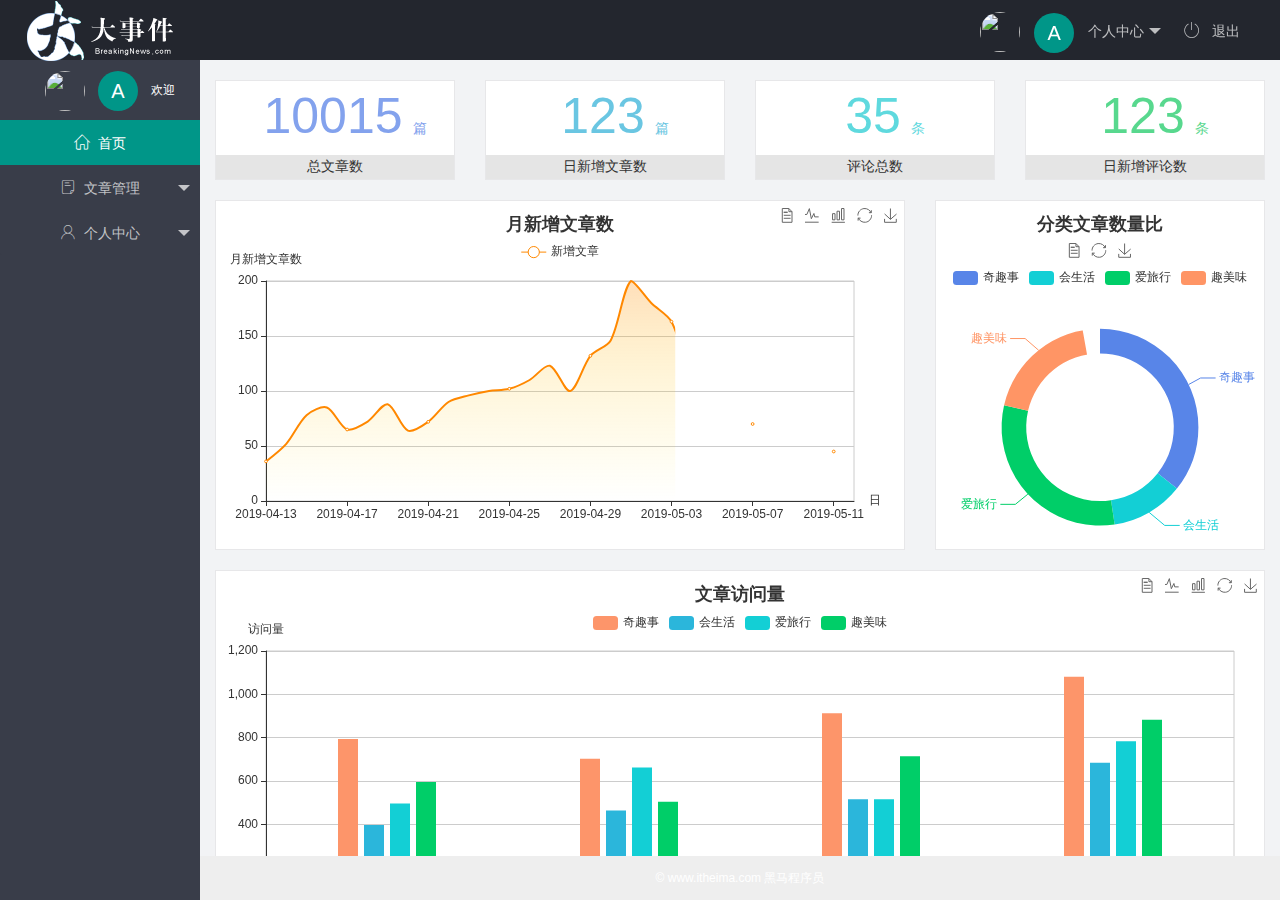
==== commit 56f20fc1: "完成个人中心功能的开发" ====
--- a/index.html
+++ b/index.html
@@ -10,10 +10,10 @@
     <link rel="stylesheet" href="/assets/css/index.css">
 </head>
 
-<body>
+<body class="layui-layout-body">
     <div class="layui-layout layui-layout-admin">
         <div class="layui-header">
-            <div class="layui-logo layui-hide-xs layui-bg-black">
+            <div class="layui-logo">
                 <img src="./assets/images/logo.png" alt="">
             </div>
             <!-- 头部区域（可配合layui 已有的水平导航） -->
@@ -40,9 +40,9 @@
                         个人中心
                     </a>
                     <dl class="layui-nav-child">
-                        <dd><a href="">基本资料</a></dd>
-                        <dd><a href="">更换头像</a></dd>
-                        <dd><a href="">重置密码</a></dd>
+                        <dd><a href="/user/user_info.html" target="fm">基本资料</a></dd>
+                        <dd><a href="/user/user_avatar.html" target="fm">更换头像</a></dd>
+                        <dd><a href="/user/user_pwd.html" target="fm">重置密码</a></dd>
                     </dl>
                 </li>
                 <li class="layui-nav-item" lay-unselect>
@@ -65,10 +65,7 @@
                     <!-- 左侧导航区域（可配合layui已有的垂直导航） -->
                     <ul class="layui-nav layui-nav-tree" lay-filter="test" lay-shrink="all">
                         <li class="layui-nav-item layui-this">
-                            <a href="/home/dashboard.html" target="fm">
-                                <span class="iconfont icon-home">
-                                </span>首页
-                            </a>
+                            <a href="/home/dashboard.html" target="fm"><span class="iconfont icon-home"></span>首页</a>
                         </li>
                         <li class="layui-nav-item">
                             <a class="" href="javascript:;"><span class="iconfont icon-16"></span>文章管理</a>
@@ -81,9 +78,9 @@
                         <li class="layui-nav-item">
                             <a href="javascript:;"><span class="iconfont icon-user"></span>个人中心</a>
                             <dl class="layui-nav-child">
-                                <dd><a href="javascript:;"><i class="layui-icon layui-icon-app"></i>基本资料</a></dd>
-                                <dd><a href="javascript:;"><i class="layui-icon layui-icon-app"></i>更换头像</a></dd>
-                                <dd><a href="javascript:;"><i class="layui-icon layui-icon-app"></i>重置密码</a></dd>
+                                <dd><a href="/user/user_info.html" target="fm"><i class="layui-icon layui-icon-app"></i>基本资料</a></dd>
+                                <dd><a href="/user/user_avatar.html" target="fm"><i class="layui-icon layui-icon-app"></i>更换头像</a></dd>
+                                <dd><a href="/user/user_pwd.html" target="fm"><i class="layui-icon layui-icon-app"></i>重置密码</a></dd>
                             </dl>
                         </li>
                     </ul>
--- a/assets/css/index.css
+++ b/assets/css/index.css
@@ -1,9 +1,6 @@
 .layui-footer {
     text-align: center;
-}
-
-.layui-nav {
-    margin-right: 8px;
+    font-size: 12px;
 }
 
 .iconfont {
@@ -58,4 +55,8 @@
     position: relative;
     top: 4px;
     margin-right: 10px;
+}
+
+.layui-nav-item a {
+    font-size: 14px;
 }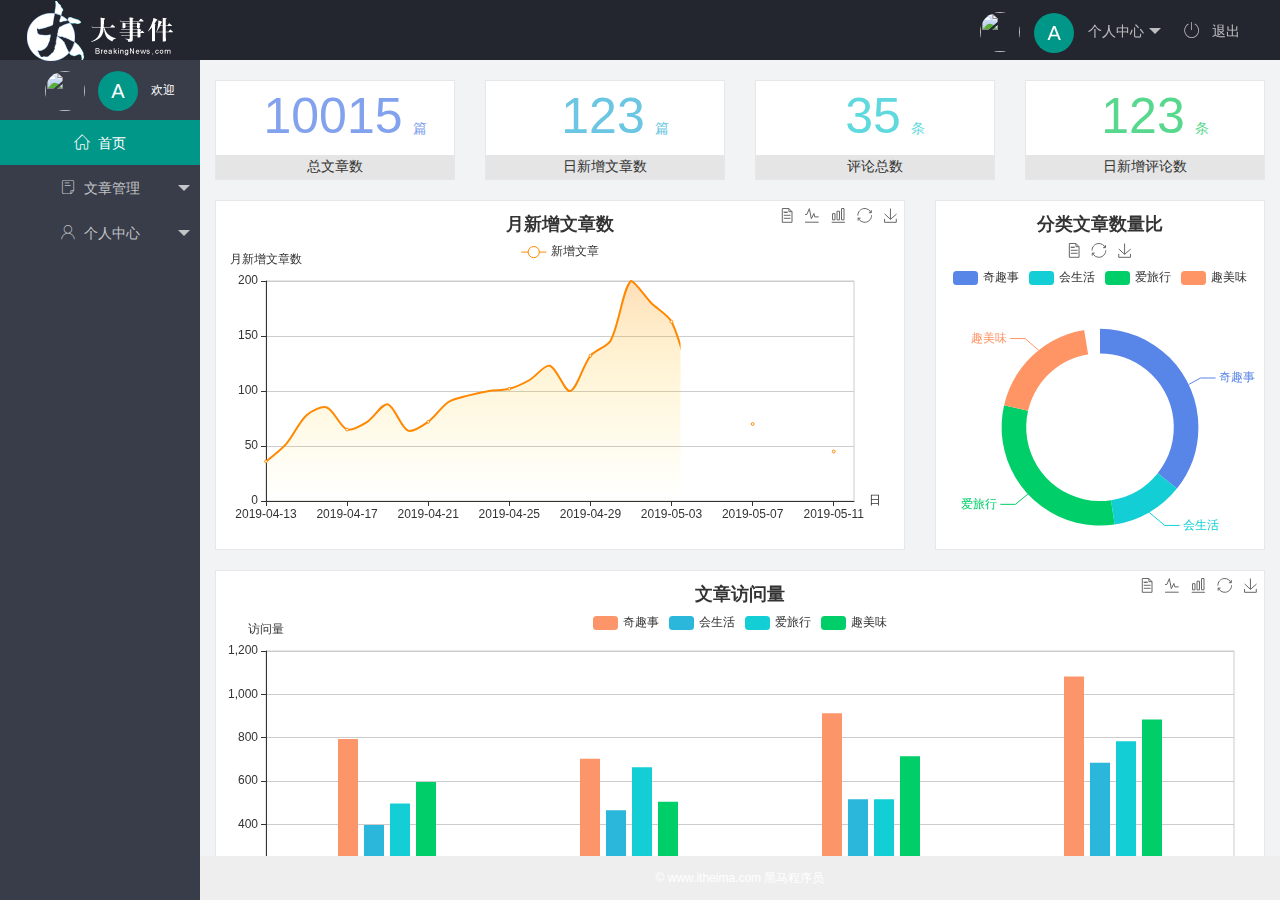
==== commit 43e383e4: "完成了文章管理相关功能的开发，但是分页和删除文章的部分功能还未完成" ====
--- a/index.html
+++ b/index.html
@@ -70,9 +70,9 @@
                         <li class="layui-nav-item">
                             <a class="" href="javascript:;"><span class="iconfont icon-16"></span>文章管理</a>
                             <dl class="layui-nav-child">
-                                <dd><a href="javascript:;"><i class="layui-icon layui-icon-app"></i>文章类别</a></dd>
-                                <dd><a href="javascript:;"><i class="layui-icon layui-icon-app"></i>文章列表</a></dd>
-                                <dd><a href="javascript:;"><i class="layui-icon layui-icon-app"></i>发布文章</a></dd>
+                                <dd><a href="/article/art_cate.html" target="fm"><i class="layui-icon layui-icon-app"></i>文章类别</a></dd>
+                                <dd><a href="/article/art_list.html" target="fm"><i class="layui-icon layui-icon-app"></i>文章列表</a></dd>
+                                <dd><a href="/article/art_pub.html" target="fm"><i class="layui-icon layui-icon-app"></i>发布文章</a></dd>
                             </dl>
                         </li>
                         <li class="layui-nav-item">
